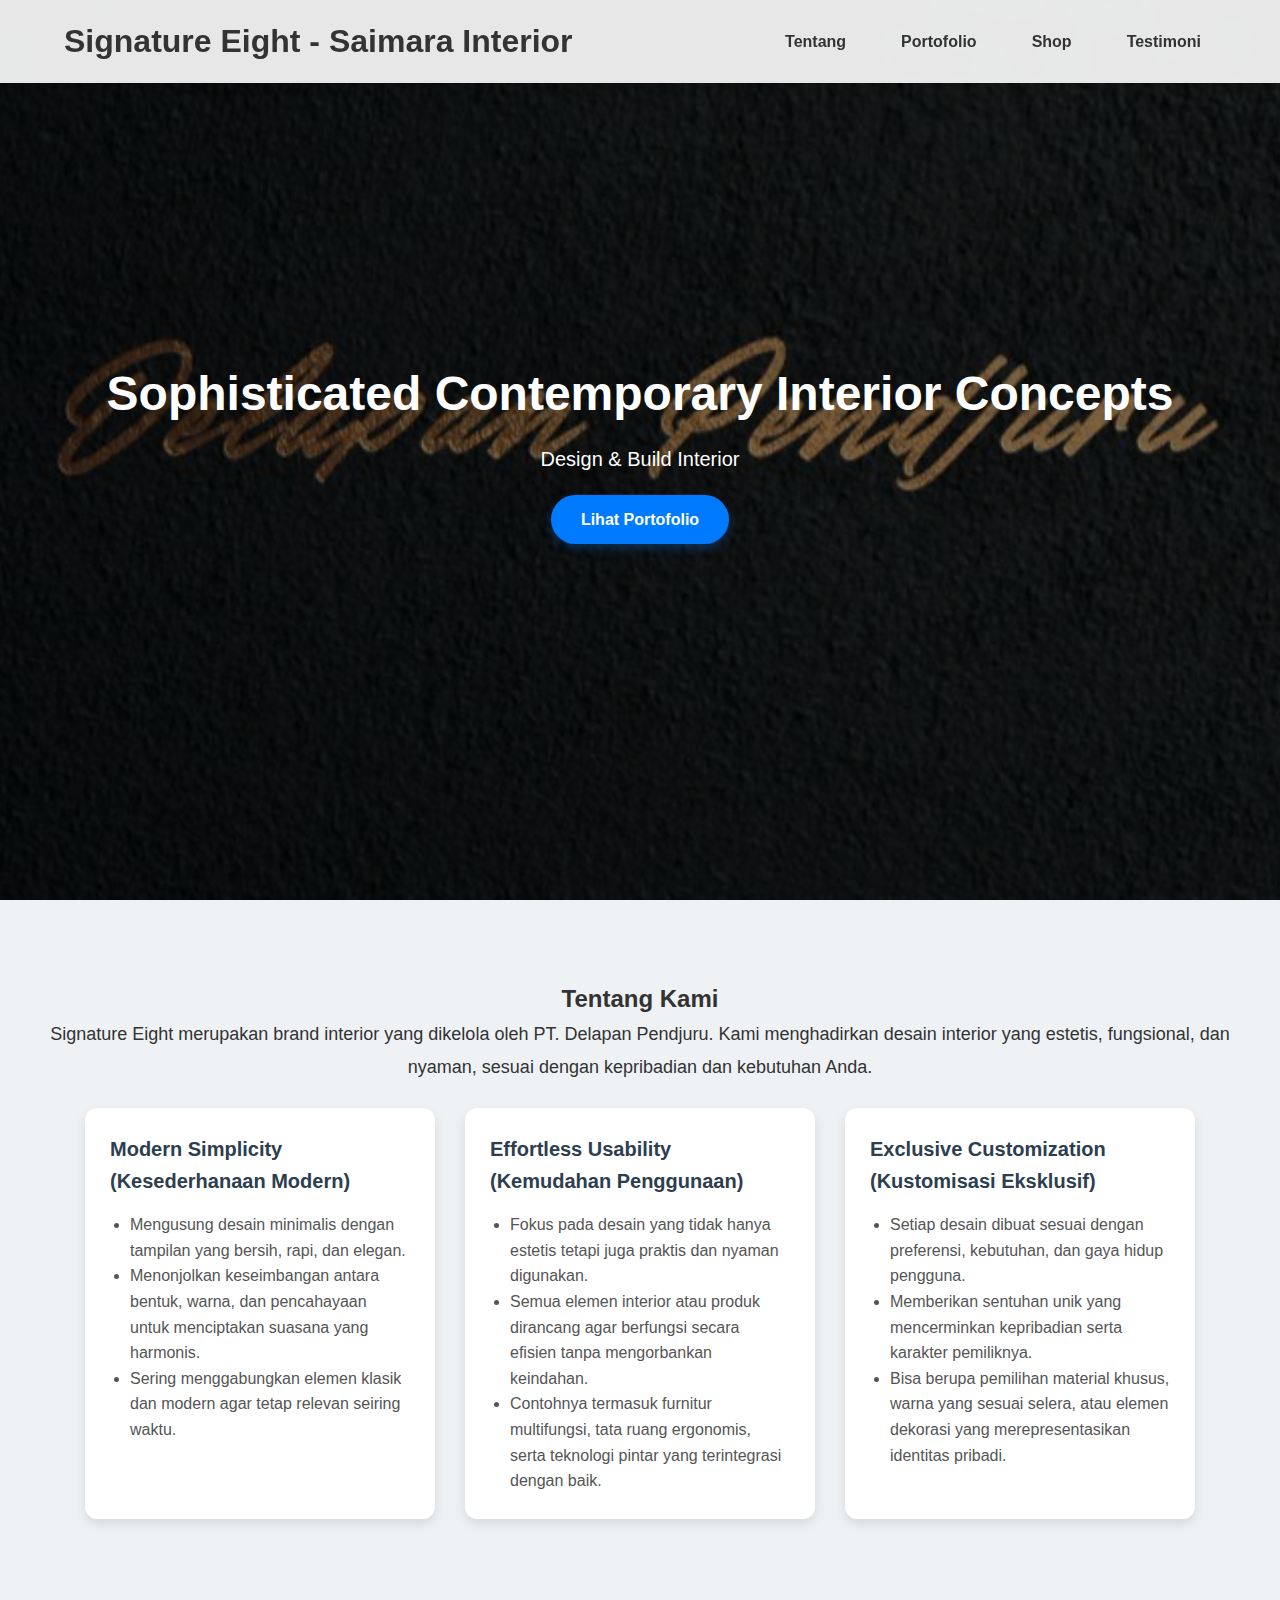
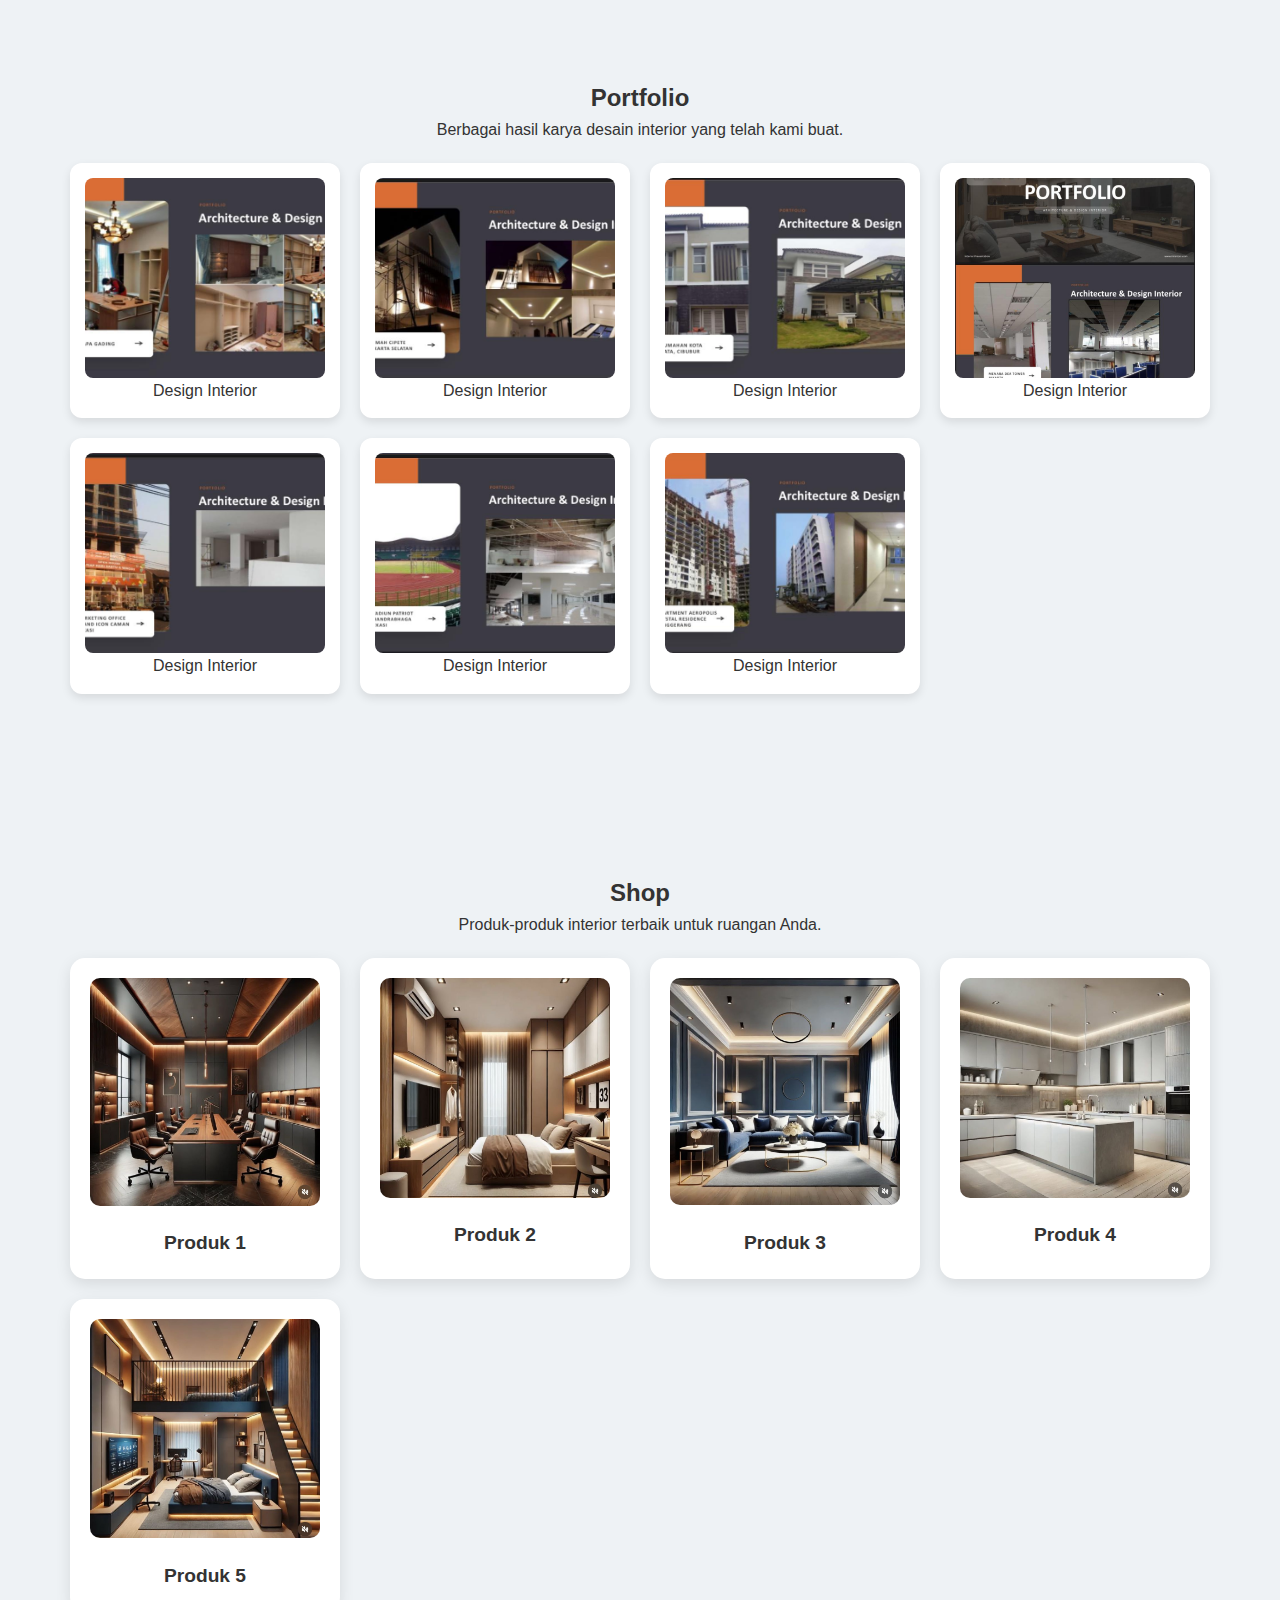
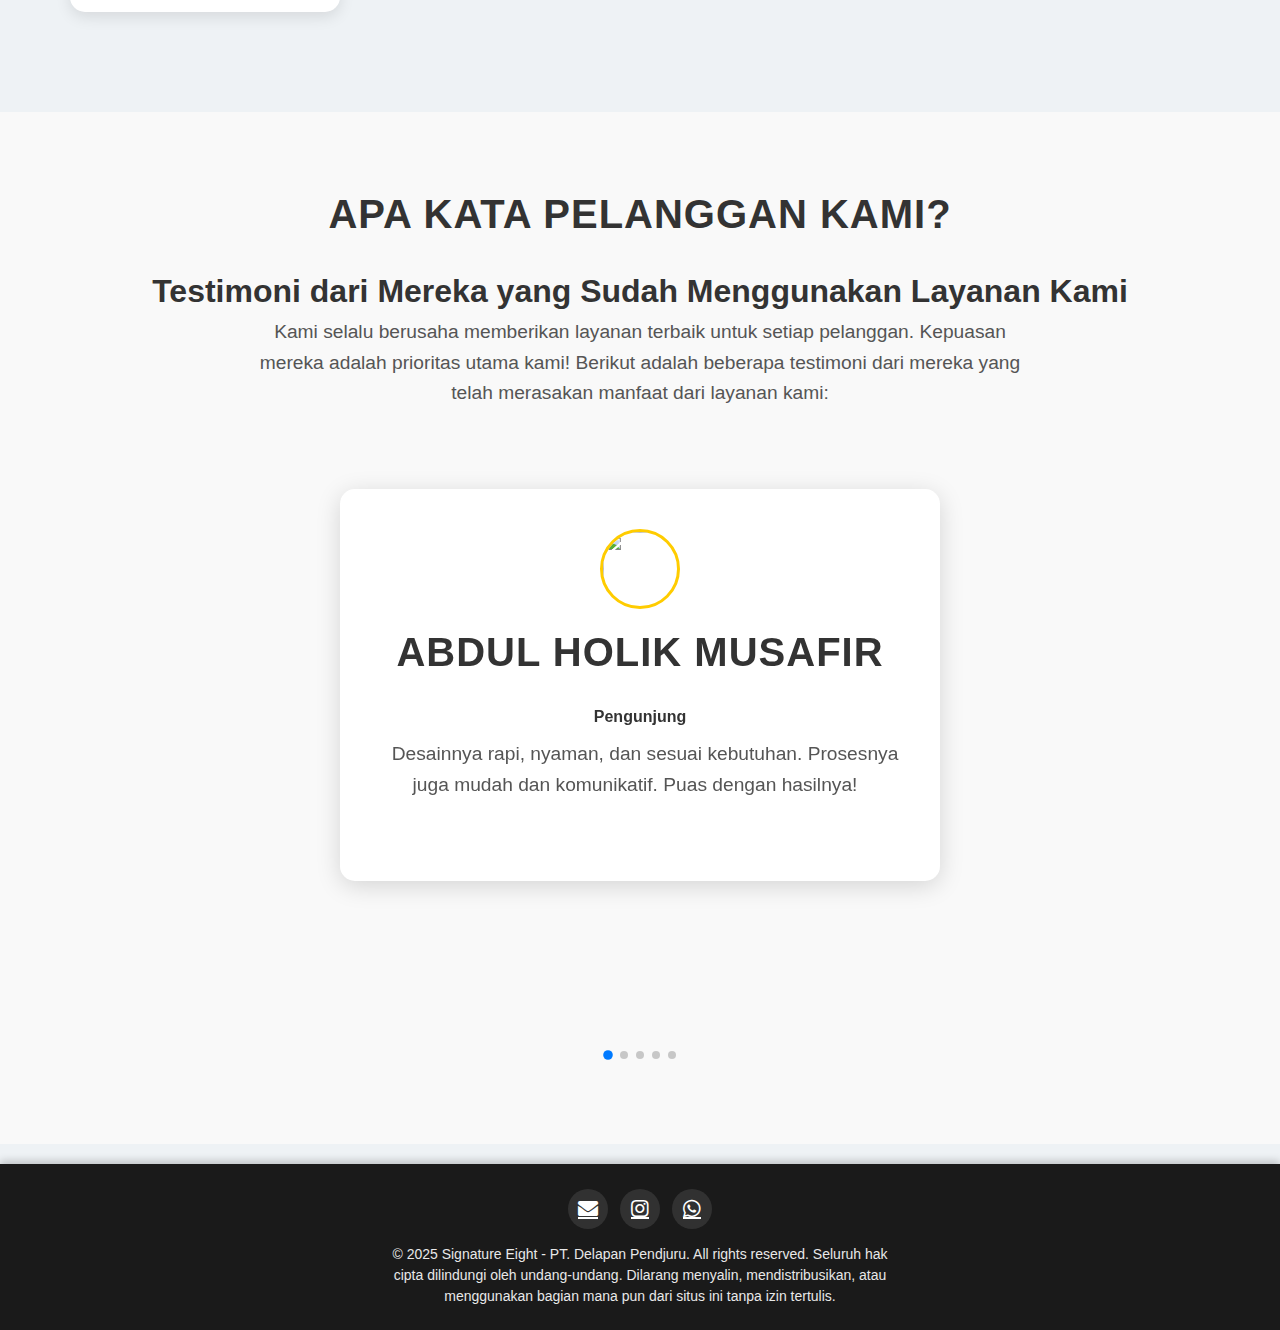
==== index.html @ bb9a63e6 "Add files via upload" ====
<!DOCTYPE html>
<html lang="id">
<head>
    <meta charset="UTF-8">
    <meta name="viewport" content="width=device-width, initial-scale=1.0">
    <link rel="shortcut icon" href="assets/fasicon.jpg" type="image/x-icon" />
    <title>Signature Eight -  PT. Delapan Pendjuru</title>
    <link rel="stylesheet" href="styles.css">
    <script defer src="script.js"></script>
    <meta name="viewport" content="width=device-width, initial-scale=1.0">
    <link rel="stylesheet" href="https://cdnjs.cloudflare.com/ajax/libs/font-awesome/5.15.4/css/all.min.css"> 
    <link rel="stylesheet" href="https://cdn.jsdelivr.net/npm/swiper@11/swiper-bundle.min.css">
</head>
<body>
    <!-- Header -->
    <header class="header">
        <div class="logo">
            <h1>Signature Eight - Saimara Interior</h1>
        </div>
        <nav>
            <ul class="nav-links">
                <li><a href="#about">Tentang</a></li>
                <li><a href="#portfolio">Portofolio</a></li>
                <li><a href="#shop">Shop</a></li>
                <li><a href="#testimonials">Testimoni</a></li>
            </ul>
        </nav>
        <div class="menu-toggle">
            <i class="fas fa-bars"></i>
        </div>
    </header>
    

    <!-- Hero Section -->
    <section class="hero">
        <div class="hero-content">
            <h2>Sophisticated Contemporary Interior Concepts</h2>
            <p>Design & Build Interior</p>
            <a href="#portfolio" class="btn">Lihat Portofolio</a>
        </div>
    </section>

    <!-- About Section -->
    <section id="about" class="section">
        <h2>Tentang Kami</h2>
        <p class="intro">Signature Eight merupakan brand interior yang dikelola oleh PT. Delapan Pendjuru. Kami menghadirkan desain interior yang estetis, fungsional, dan nyaman, sesuai dengan kepribadian dan kebutuhan Anda.</p>
        <div class="skills">
            <div class="skill-box">
                <h3>Modern Simplicity (Kesederhanaan Modern)</h3>
                <ul>
                    <li>Mengusung desain minimalis dengan tampilan yang bersih, rapi, dan elegan.</li>
                    <li>Menonjolkan keseimbangan antara bentuk, warna, dan pencahayaan untuk menciptakan suasana yang harmonis.</li>
                    <li>Sering menggabungkan elemen klasik dan modern agar tetap relevan seiring waktu.</li>
                </ul>
            </div>
            
            <div class="skill-box">
                <h3>Effortless Usability (Kemudahan Penggunaan)</h3>
                <ul>
                    <li>Fokus pada desain yang tidak hanya estetis tetapi juga praktis dan nyaman digunakan.</li>
                    <li>Semua elemen interior atau produk dirancang agar berfungsi secara efisien tanpa mengorbankan keindahan.</li>
                    <li>Contohnya termasuk furnitur multifungsi, tata ruang ergonomis, serta teknologi pintar yang terintegrasi dengan baik.</li>
                </ul>
            </div>
            
            <div class="skill-box">
                <h3>Exclusive Customization (Kustomisasi Eksklusif)</h3>
                <ul>
                    <li>Setiap desain dibuat sesuai dengan preferensi, kebutuhan, dan gaya hidup pengguna.</li>
                    <li>Memberikan sentuhan unik yang mencerminkan kepribadian serta karakter pemiliknya.</li>
                    <li>Bisa berupa pemilihan material khusus, warna yang sesuai selera, atau elemen dekorasi yang merepresentasikan identitas pribadi.</li>
                </ul>
            </div>            
        </div>
    </section>

    <!-- Portfolio Section -->
    <section id="portfolio" class="section">
    <h2 class="section-title">Portfolio</h2>
    <p class="section-description">Berbagai hasil karya desain interior yang telah kami buat.</p>
    <div class="portfolio-gallery">
        <div class="portfolio-item">
            <img src="assets/portofolio1.jpg" alt="Portfolio 1">
            <p class="portfolio-text">Design Interior</p>
        </div>
        <div class="portfolio-item">
            <img src="assets/portofolio2.jpg" alt="Portfolio 2">
            <p class="portfolio-text">Design Interior</p>
        </div>
        <div class="portfolio-item">
            <img src="assets/portofolio3.jpg" alt="Portfolio 3">
            <p class="portfolio-text">Design Interior</p>
        </div>
        <div class="portfolio-item">
            <img src="assets/portofolio4.jpg" alt="Portfolio 4">
            <p class="portfolio-text">Design Interior</p>
        </div>
        <div class="portfolio-item">
            <img src="assets/portofolio5.jpg" alt="Portfolio 5">
            <p class="portfolio-text">Design Interior</p>
        </div>
        <div class="portfolio-item">
            <img src="assets/portofolio6.jpg" alt="Portfolio 6">
            <p class="portfolio-text">Design Interior</p>
        </div>
        <div class="portfolio-item">
            <img src="assets/portofolio7.jpg" alt="Portfolio 7">
            <p class="portfolio-text">Design Interior</p>
        </div>
    </div>
</section>


    <!-- Shop Section -->
    <section id="shop" class="section">
        <h2>Shop</h2>
        <p>Produk-produk interior terbaik untuk ruangan Anda.</p>
        <div class="product-grid">
            <div class="product-card">
                <img src="assets/product1.jpg" alt="Produk 1" class="product-image">
                <h3>Produk 1</h3>
            </div>
            <div class="product-card">
                <img src="assets/product2.jpg" alt="Produk 2" class="product-image">
                <h3>Produk 2</h3>
            </div>
            <div class="product-card">
                <img src="assets/product3.jpg" alt="Produk 3" class="product-image">
                <h3>Produk 3</h3>
            </div>
            <div class="product-card">
                <img src="assets/product4.jpg" alt="Produk 5" class="product-image">
                <h3>Produk 4</h3>
            </div>
            <div class="product-card">
                <img src="assets/product5.jpg" alt="Produk 5" class="product-image">
                <h3>Produk 5</h3>
            </div>
        </div>
    </section>

      <!-- Testimonials Section -->
      <section id="testimonials" class="testimonials section light-background">
        <div class="container">
  
          <div class="row align-items-center">
  
            <div class="col-lg-5 info" data-aos="fade-up" data-aos-delay="100">
              <h3>Apa Kata Pelanggan Kami?</h3>
              <h1>Testimoni dari Mereka yang Sudah Menggunakan Layanan Kami</h1>
              <p>
                Kami selalu berusaha memberikan layanan terbaik untuk setiap pelanggan. Kepuasan mereka adalah prioritas utama kami! Berikut adalah beberapa testimoni dari mereka yang telah merasakan manfaat dari layanan kami:</p>
            </div>
  
            <div class="col-lg-7" data-aos="fade-up" data-aos-delay="200">
  
              <div class="swiper swipertest">
                <div class="swiper-wrapper">
                                    <div class="swiper-slide">
                      <div class="testimonial-item">
                        <div class="d-flex">
                          <img src="https://cms.smpitnurhanifa.sch.id/storage/images/testimoni/testimonials-2.jpg" class="testimonial-img flex-shrink-0" alt="">
                          <div>
                            <h3>Dian Ramadhani</h3>
                            <h4>Konsumen</h4>
                            <div class="stars">
                              <i class="bi bi-star-fill"></i><i class="bi bi-star-fill"></i><i class="bi bi-star-fill"></i><i class="bi bi-star-fill"></i><i class="bi bi-star-fill"></i>
                            </div>
                          </div>
                        </div>
                        <p>
                          <i class="bi bi-quote quote-icon-left"></i>
                          <span>Saya sangat senang dengan hasil desain interior dari Signature Eight. Mereka mampu menghadirkan konsep yang estetis, fungsional, dan nyaman, sesuai dengan apa yang saya butuhkan. Prosesnya juga profesional dan komunikatif, sehingga hasil akhirnya benar-benar mencerminkan kepribadian saya. Terima kasih, Signature Eight!</span>
                          <i class="bi bi-quote quote-icon-right"></i>
                        </p>
                      </div>
                    </div>
                                    <div class="swiper-slide">
                      <div class="testimonial-item">
                        <div class="d-flex">
                          <img src="https://cms.smpitnurhanifa.sch.id/storage/images/testimoni/testimonials-3.jpg" class="testimonial-img flex-shrink-0" alt="">
                          <div>
                            <h3>Hartandi Suriem</h3>
                            <h4>Konsumen</h4>
                            <div class="stars">
                              <i class="bi bi-star-fill"></i><i class="bi bi-star-fill"></i><i class="bi bi-star-fill"></i><i class="bi bi-star-fill"></i><i class="bi bi-star-fill"></i>
                            </div>
                          </div>
                        </div>
                        <p>
                          <i class="bi bi-quote quote-icon-left"></i>
                          <span>Desainnya simple, nyaman, dan sesuai kebutuhan. Prosesnya juga enak, komunikatif, dan hasilnya memuaskan. 👍</span>
                          <i class="bi bi-quote quote-icon-right"></i>
                        </p>
                      </div>
                    </div>
                                    <div class="swiper-slide">
                      <div class="testimonial-item">
                        <div class="d-flex">
                          <img src="https://cms.smpitnurhanifa.sch.id/storage/images/testimoni/testimonials-1.jpg" class="testimonial-img flex-shrink-0" alt="">
                          <div>
                            <h3>Ahmad Rian</h3>
                            <h4>Konsumen</h4>
                            <div class="stars">
                              <i class="bi bi-star-fill"></i><i class="bi bi-star-fill"></i><i class="bi bi-star-fill"></i><i class="bi bi-star-fill"></i><i class="bi bi-star-fill"></i>
                            </div>
                          </div>
                        </div>
                        <p>
                          <i class="bi bi-quote quote-icon-left"></i>
                          <span>Beneran puas sama hasilnya! Signature Eight bener-bener paham gimana ngegabungin desain yang keren, nyaman, dan tetap fungsional. Semua dibuat sesuai sama apa yang gue mau, jadi hasilnya berasa personal banget. Prosesnya juga enak, gak ribet, dan komunikasi lancar. Pokoknya kalau butuh desain interior yang kece tapi tetap nyaman, ini tempatnya!</span>
                          <i class="bi bi-quote quote-icon-right"></i>
                        </p>
                      </div>
                    </div>
                                    <div class="swiper-slide">
                      <div class="testimonial-item">
                        <div class="d-flex">
                          <img src="https://cms.smpitnurhanifa.sch.id/storage/images/testimoni/testimonials-4.jpg" class="testimonial-img flex-shrink-0" alt="">
                          <div>
                            <h3>Imam Nuryadin.S</h3>
                            <h4>Konsumen</h4>
                            <div class="stars">
                              <i class="bi bi-star-fill"></i><i class="bi bi-star-fill"></i><i class="bi bi-star-fill"></i><i class="bi bi-star-fill"></i><i class="bi bi-star-fill"></i>
                            </div>
                          </div>
                        </div>
                        <p>
                          <i class="bi bi-quote quote-icon-left"></i>
                          <span>Hasil desainnya sesuai ekspektasi—estetis, nyaman, dan fungsional. Prosesnya juga profesional dan komunikatif. Recommended!</span>
                          <i class="bi bi-quote quote-icon-right"></i>
                        </p>
                      </div>
                    </div>
                                    <div class="swiper-slide">
                      <div class="testimonial-item">
                        <div class="d-flex">
                          <img src="https://cms.smpitnurhanifa.sch.id/storage/images/testimoni/testimonials-5.jpg" class="testimonial-img flex-shrink-0" alt="">
                          <div>
                            <h3>Abdul Holik Musafir</h3>
                            <h4>Pengunjung</h4>
                            <div class="stars">
                              <i class="bi bi-star-fill"></i><i class="bi bi-star-fill"></i><i class="bi bi-star-fill"></i><i class="bi bi-star-fill"></i><i class="bi bi-star-fill"></i>
                            </div>
                          </div>
                        </div>
                        <p>
                          <i class="bi bi-quote quote-icon-left"></i>
                          <span>Desainnya rapi, nyaman, dan sesuai kebutuhan. Prosesnya juga mudah dan komunikatif. Puas dengan hasilnya!</span>
                          <i class="bi bi-quote quote-icon-right"></i>
                        </p>
                      </div>
                    </div>
                    
                </div>
                <div class="swiper-pagination"></div>
              </div>
  
            </div>
  
          </div>
  
        </div>
  
      </section>

    <footer class="footer">
        <div class="social-icons">
            <a href="mailto:saimaraproperti@gmail.com"><i class="fas fa-envelope"></i></a>
            <a href="https://www.instagram.com/share/BATiyslc5P"><i class="fab fa-instagram"></i></a>
            <a href="https://wa.me/628561617643"><i class="fab fa-whatsapp"></i></a>
        </div>
        <p>&copy; 2025 Signature Eight - PT. Delapan Pendjuru. All rights reserved.  
            Seluruh hak cipta dilindungi oleh undang-undang. Dilarang menyalin, mendistribusikan, atau menggunakan bagian mana pun dari situs ini tanpa izin tertulis.</p>         
    </footer>    
    

     <!-- Swiper JS -->
     <script src="https://cdn.jsdelivr.net/npm/swiper@11/swiper-bundle.min.js"></script>
     <script src="script.js"></script>
</body>
</html>
---- styles.css ----
/* General Styles */
* {
    margin: 0;
    padding: 0;
    box-sizing: border-box;
    scroll-behavior: smooth;
}

body {
    font-family: 'Poppins', sans-serif;
    background-color: #eef2f5;
    color: #333;
    line-height: 1.6;
    transition: background-color 0.3s ease-in-out, color 0.3s ease-in-out;
}

/* Smooth Container Styling */
.container {
    width: 90%;
    max-width: 1200px;
    margin: 0 auto;
    padding: 20px;
}

/* Header Styling */
.header {
    display: flex;
    justify-content: space-between; /* Biar logo di kiri, nav di kanan */
    align-items: center;
    padding: 16px 5%;
    background: rgba(255, 255, 255, 0.9);
    box-shadow: 0 4px 10px rgba(0, 0, 0, 0.1);
    position: fixed;
    width: 100%;
    top: 0;
    left: 0;
    z-index: 1000;
    backdrop-filter: blur(10px);
    transition: padding 0.3s ease, background 0.3s ease, box-shadow 0.3s ease;
}

/* Logo */
.logo {
    flex: 1; /* Biar logo tetap di kiri */
    text-align: left;
    margin-right: auto;
}

@media (max-width: 768px) {
    .header {
        padding: 12px 4%;
    }

    .logo {
        flex: none;
        margin-right: auto;
        padding-right: 40px; /* Kasih jarak lebih jauh dari menu */
    }

    .menu-toggle {
        margin-left: 20px; /* Bisa ditambah lagi kalau masih kurang */
    }
}

/* Navigasi */
.nav-links {
    position: absolute;
    top: 60px; /* Sesuaikan dengan tinggi navbar */
    right: 0;
    background: white;
    box-shadow: 0px 4px 6px rgba(0, 0, 0, 0.1);
    z-index: 1000;
    display: none; /* Default disembunyikan */
}

.nav-links.active {
    display: block; /* Muncul saat tombol hamburger diklik */
}

/* Untuk tampilan desktop */
@media (min-width: 768px) {
    .nav-links {
        position: static;
        display: flex;
        background: none;
        box-shadow: none;
    }
}

.nav-links li a {
    text-decoration: none;
    color: #333;
    font-weight: 600;
    transition: color 0.3s ease;
}

.nav-links li a:hover {
    color: #007BFF;
}

/* Menu Toggle (Mobile) */
.menu-toggle {
    display: none; /* Sembunyikan di desktop */
}

/* Responsif */
@media (max-width: 768px) {
    .header {
        padding: 12px 4%;
    }
    .nav-links {
        display: none; /* Sembunyikan menu di mobile, nanti ditampilkan pakai JS */
    }
    .menu-toggle {
        display: block; /* Tampilkan tombol menu */
        font-size: 24px;
        cursor: pointer;
    }
}

/* Navigation Styling */
nav ul {
    list-style: none;
    padding: 0;
    margin: 0;
    display: flex;
    gap: 25px;
    align-items: center;
}

/* Menu Items */
nav ul li {
    position: relative;
}

nav ul li a {
    text-decoration: none;
    color: #2c3e50;
    font-weight: 600;
    padding: 10px 15px;
    transition: color 0.3s ease, transform 0.3s ease;
}

nav ul li a:hover::after {
    transform: scaleX(1);
}

/* Mobile Menu */
.menu-toggle {
    margin-left: 20px;
    display: none;
    cursor: pointer;
    font-size: 24px;
    padding: 10px;
}

.menu-toggle i {
    color: #2c3e50;
}

/* Responsive Design */
@media (max-width: 768px) {
    nav ul {
        display: none;
        flex-direction: column;
        background: white;
        position: absolute;
        top: 60px;
        right: 10px;
        width: 200px;
        border-radius: 5px;
        box-shadow: 0px 4px 6px rgba(0, 0, 0, 0.1);
    }

    nav ul.active {
        display: flex;
    }

    nav ul li {
        width: 100%;
        text-align: left;
    }

    nav ul li a {
        display: block;
        padding: 10px;
    }

    .menu-toggle {
        display: block;
    }
}

/* Responsive Styling */
@media (max-width: 768px) {
    .header {
        padding: 15px 20px;
    }

    nav ul {
        gap: 15px;
    }

    .header h1 {
        font-size: 20px;
    }
}

@media (max-width: 480px) {
    .header {
        flex-direction: column;
        align-items: center;
        padding: 10px 15px;
    }

    nav ul {
        flex-direction: column;
        align-items: center;
        gap: 10px;
    }
}

/* Hero Section */
.hero {
    height: 100vh;
    display: flex;
    justify-content: center;
    align-items: center;
    background: url('assets/bg.jpg') no-repeat center center/cover;
    text-align: center;
    color: white;
    position: relative;
    overflow: hidden;
}

.hero::before {
    content: '';
    position: absolute;
    top: 0;
    left: 0;
    width: 100%;
    height: 100%;
    background: rgba(0, 0, 0, 0.5);
}

.hero-content {
    position: relative;
    z-index: 10;
    animation: fadeInUp 1s ease-in-out;
}

.hero h2 {
    font-size: 48px;
    margin-bottom: 10px;
}

.hero p {
    font-size: 20px;
    margin-bottom: 20px;
}

.btn {
    display: inline-block;
    padding: 12px 30px;
    background: #007bff;
    color: white;
    text-decoration: none;
    font-weight: 600;
    border-radius: 30px;
    transition: 0.3s;
    box-shadow: 0 4px 10px rgba(0, 123, 255, 0.3);
}

.btn:hover {
    background: #0056b3;
    transform: scale(1.05);
}

/* Sections */
.section {
    padding: 80px 50px;
    text-align: center;
    transition: all 0.3s ease-in-out;
}

.section:hover {
    background: #f3f3f3;
}

/* About Section */
#about p.intro {
    font-size: 18px;
    line-height: 1.8;
    margin-bottom: 25px;
    color: #333;
}

/* Skill Container */
#about .skills {
    display: flex;
    justify-content: center;
    gap: 30px;
    flex-wrap: wrap;
    margin-top: 20px;
}

/* Skill Box */
#about .skill-box {
    background: white;
    padding: 25px;
    border-radius: 12px;
    box-shadow: 0 5px 12px rgba(0, 0, 0, 0.1);
    transition: transform 0.3s ease, box-shadow 0.3s ease;
    text-align: left;
    max-width: 350px;
}

#about .skill-box:hover {
    transform: translateY(-7px);
    box-shadow: 0 10px 25px rgba(0, 0, 0, 0.2);
}

/* Skill Box Heading */
#about .skill-box h3 {
    font-size: 20px;
    margin-bottom: 15px;
    color: #2c3e50;
}

/* Skill Box List */
#about .skill-box ul {
    list-style-type: disc;
    padding-left: 20px;
    color: #555;
    font-size: 16px;
    line-height: 1.6;
}

/* Portfolio */
.portfolio-gallery {
    display: grid;
    grid-template-columns: repeat(auto-fit, minmax(250px, 1fr)); /* Grid responsif */
    gap: 20px;
    justify-content: center;
    padding: 20px;
}

/* Setiap item tetap rapi */
.portfolio-item {
    background: #ffffff;
    border-radius: 12px;
    padding: 15px;
    box-shadow: 0 4px 10px rgba(0, 0, 0, 0.1);
    transition: transform 0.3s ease, box-shadow 0.3s ease;
    overflow: hidden;
    display: flex;
    flex-direction: column;
    align-items: center;
    text-align: center;
}

/* Pastikan semua gambar dalam item memiliki ukuran yang sama */
.portfolio-item img {
    width: 100%;
    height: 200px; /* Sesuaikan tinggi sesuai kebutuhan */
    object-fit: cover;
    border-radius: 8px;
}

/* Efek hover */
.portfolio-item:hover {
    transform: translateY(-5px);
    box-shadow: 0 6px 20px rgba(0, 0, 0, 0.15);
}

/* Tambahkan responsif untuk ukuran layar kecil */
@media (max-width: 768px) {
    .portfolio-gallery {
        grid-template-columns: repeat(auto-fit, minmax(200px, 1fr)); /* Lebih kecil di mobile */
    }
}

@media (max-width: 480px) {
    .portfolio-gallery {
        grid-template-columns: repeat(auto-fit, minmax(150px, 1fr)); /* Lebih kecil di layar HP */
    }

    .portfolio-item img {
        height: 150px; /* Sesuaikan biar nggak terlalu besar di HP */
    }
}

/* Shop */
.product-grid {
    display: grid;
    grid-template-columns: repeat(auto-fit, minmax(250px, 1fr));
    gap: 20px;
    justify-content: center;
    padding: 20px;
}

.product-card {
    background: white;
    padding: 20px;
    border-radius: 15px;
    box-shadow: 0 5px 15px rgba(0, 0, 0, 0.1);
    transition: transform 0.3s, box-shadow 0.3s;
    text-align: center;
    overflow: hidden;
    position: relative;
}

.product-card:hover {
    transform: translateY(-5px);
    box-shadow: 0 10px 20px rgba(0, 0, 0, 0.15);
}

.product-image {
    width: 100%;
    height: auto;
    border-radius: 10px;
}

.product-card h3 {
    font-size: 1.2rem;
    margin-top: 15px;
    color: #333;
}

/* Social Icons */
.social-icons {
    margin: 15px 0;
    display: flex;
    justify-content: center;
    gap: 12px;
    flex-wrap: wrap;
}

.social-icons a {
    color: #fff;
    font-size: 20px;
    transition: all 0.3s ease-in-out;
    display: flex;
    align-items: center;
    justify-content: center;
    width: 40px;
    height: 40px;
    border-radius: 50%;
    background: rgba(255, 255, 255, 0.1);
}

.social-icons a:hover {
    color: #e74c3c;
    transform: scale(1.1);
    background: rgba(255, 255, 255, 0.2);
}

/* Responsive Styles */
@media (max-width: 768px) {
    .contact {
        padding: 30px 10px;
    }

    .contact h2 {
        font-size: 24px;
    }

    .contact p {
        font-size: 14px;
    }

    .whatsapp {
        font-size: 14px;
        padding: 8px 20px;
    }

    .social-icons {
        gap: 8px;
    }

    .social-icons a {
        width: 35px;
        height: 35px;
        font-size: 18px;
    }
}

/* Footer */
.footer {
    text-align: center;
    padding: 15px 8px;
    background: #1a1a1a;
    color: #fff;
    position: relative;
    font-family: 'Poppins', sans-serif;
    box-shadow: 0 -3px 8px rgba(0, 0, 0, 0.2);
    margin-top: 20px;
}

.footer p {
    margin: 8px auto;
    font-size: 14px;
    line-height: 1.5;
    max-width: 500px;
    opacity: 0.9;
    transition: opacity 0.3s ease-in-out;
}

.footer p:hover {
    opacity: 1;
}

.footer .social-icons {
    margin-top: 10px;
}

/* Animations */
@keyframes fadeInUp {
    from {
        opacity: 0;
        transform: translateY(15px);
    }
    to {
        opacity: 1;
        transform: translateY(0);
    }
}

.footer {
    animation: fadeInUp 0.6s ease-in-out;
}

.menu-toggle {
    display: none;
    font-size: 24px;
    cursor: pointer;
    position: absolute;
    right: 20px;
    top: 20px;
}

@media screen and (max-width: 768px) {
    .menu-toggle {
        display: block;
    }

    .nav-links {
        display: none;
        flex-direction: column;
        background-color: white;
        position: absolute;
        top: 60px;
        right: 20px;
        width: 200px;
        box-shadow: 0 4px 6px rgba(0, 0, 0, 0.1);
    }

    .nav-links.active {
        display: flex;
    }
}

/* Testimonials Section */
.testimonials {
    position: relative;
    padding: 50px 20px;
    background: #f9f9f9;
}

.testimonials h3 {
    font-size: 2.5rem;
    font-weight: bold;
    margin-bottom: 20px;
    text-align: center;
    color: #333;
    text-transform: uppercase;
    letter-spacing: 1px;
}

.testimonials p {
    font-size: 1.2rem;
    text-align: center;
    margin-bottom: 40px;
    color: #555;
    max-width: 800px;
    margin-left: auto;
    margin-right: auto;
    line-height: 1.6;
}

/* Swiper Styles - Optimized */
.swipertest {
    width: 100%;
    max-width: 1200px;
    margin: 0 auto;
    padding-bottom: 40px;
    position: relative;
    overflow: hidden;
}

.swiper-slide {
    display: flex;
    justify-content: center;
    align-items: center;
    padding: 20px;
    box-sizing: border-box;
}

.swiper-pagination {
    position: absolute;
    bottom: 15px;
    left: 50%;
    transform: translateX(-50%);
    text-align: center;
    z-index: 10;
}

.swiper-pagination-bullet {
    width: 12px;
    height: 12px;
    margin: 0 6px;
    background: #bbb;
    opacity: 0.6;
    transition: all 0.3s ease;
    border-radius: 50%;
    cursor: pointer;
}

.swiper-pagination-bullet-active {
    background: #007bff;
    opacity: 1;
    transform: scale(1.2);
}

/* Swiper Styles - Optimized */
.swipertest {
    width: 100%;
    max-width: 1200px;
    margin: 0 auto;
    padding-bottom: 40px;
    position: relative;
    overflow: hidden;
}

.swiper-slide {
    display: flex;
    justify-content: center;
    align-items: center;
    padding: 20px;
    box-sizing: border-box;
}

.swiper-pagination {
    position: absolute;
    bottom: 15px;
    left: 50%;
    transform: translateX(-50%);
    text-align: center;
    z-index: 10;
}

.swiper-pagination-bullet {
    width: 12px;
    height: 12px;
    margin: 0 6px;
    background: #bbb;
    opacity: 0.6;
    transition: all 0.3s ease;
    border-radius: 50%;
    cursor: pointer;
}

.swiper-pagination-bullet-active {
    background: #007bff;
    opacity: 1;
    transform: scale(1.2);
}

/* Testimonial Item - Optimized */
.testimonial-item {
    background: #fff;
    border-radius: 15px;
    box-shadow: 0 5px 25px rgba(0, 0, 0, 0.15);
    padding: 40px;
    text-align: center;
    transition: transform 0.3s ease, box-shadow 0.3s ease;
    max-width: 600px;
    margin: 20px auto;
    overflow: hidden;
}

.testimonial-item:hover {
    transform: translateY(-8px);
    box-shadow: 0 10px 30px rgba(0, 0, 0, 0.2);
}

/* Testimonial Content - Optimized */
.testimonial-content {
    display: flex;
    align-items: center;
    gap: 15px;
    justify-content: center;
    flex-wrap: wrap;
    text-align: left;
}

.testimonial-img {
    width: 80px;
    height: 80px;
    border-radius: 50%;
    border: 3px solid #ffcc00;
    object-fit: cover;
    flex-shrink: 0;
}

/* Star Ratings - Optimized */
.stars {
    color: #ffcc00;
    margin-top: 10px;
    display: flex;
    gap: 5px;
    justify-content: center;
    align-items: center;
}

.stars i {
    font-size: 1.2rem;
    transition: transform 0.2s ease-in-out;
}

.stars i:hover {
    transform: scale(1.2);
}
/* Quote Icons */
.quote-icon {
    font-size: 1.5rem;
    color: #ccc;
}

.quote-icon-left {
    margin-right: 10px;
}

.quote-icon-right {
    margin-left: 10px;
}

/* Responsive Styles */
@media (max-width: 768px) {
    .testimonial-item {
        padding: 25px;
    }

    .testimonial-img {
        width: 60px;
        height: 60px;
    }

    .testimonials h3 {
        font-size: 1.8rem;
    }

    .testimonials p {
        font-size: 1rem;
        padding: 0 10px;
    }
}
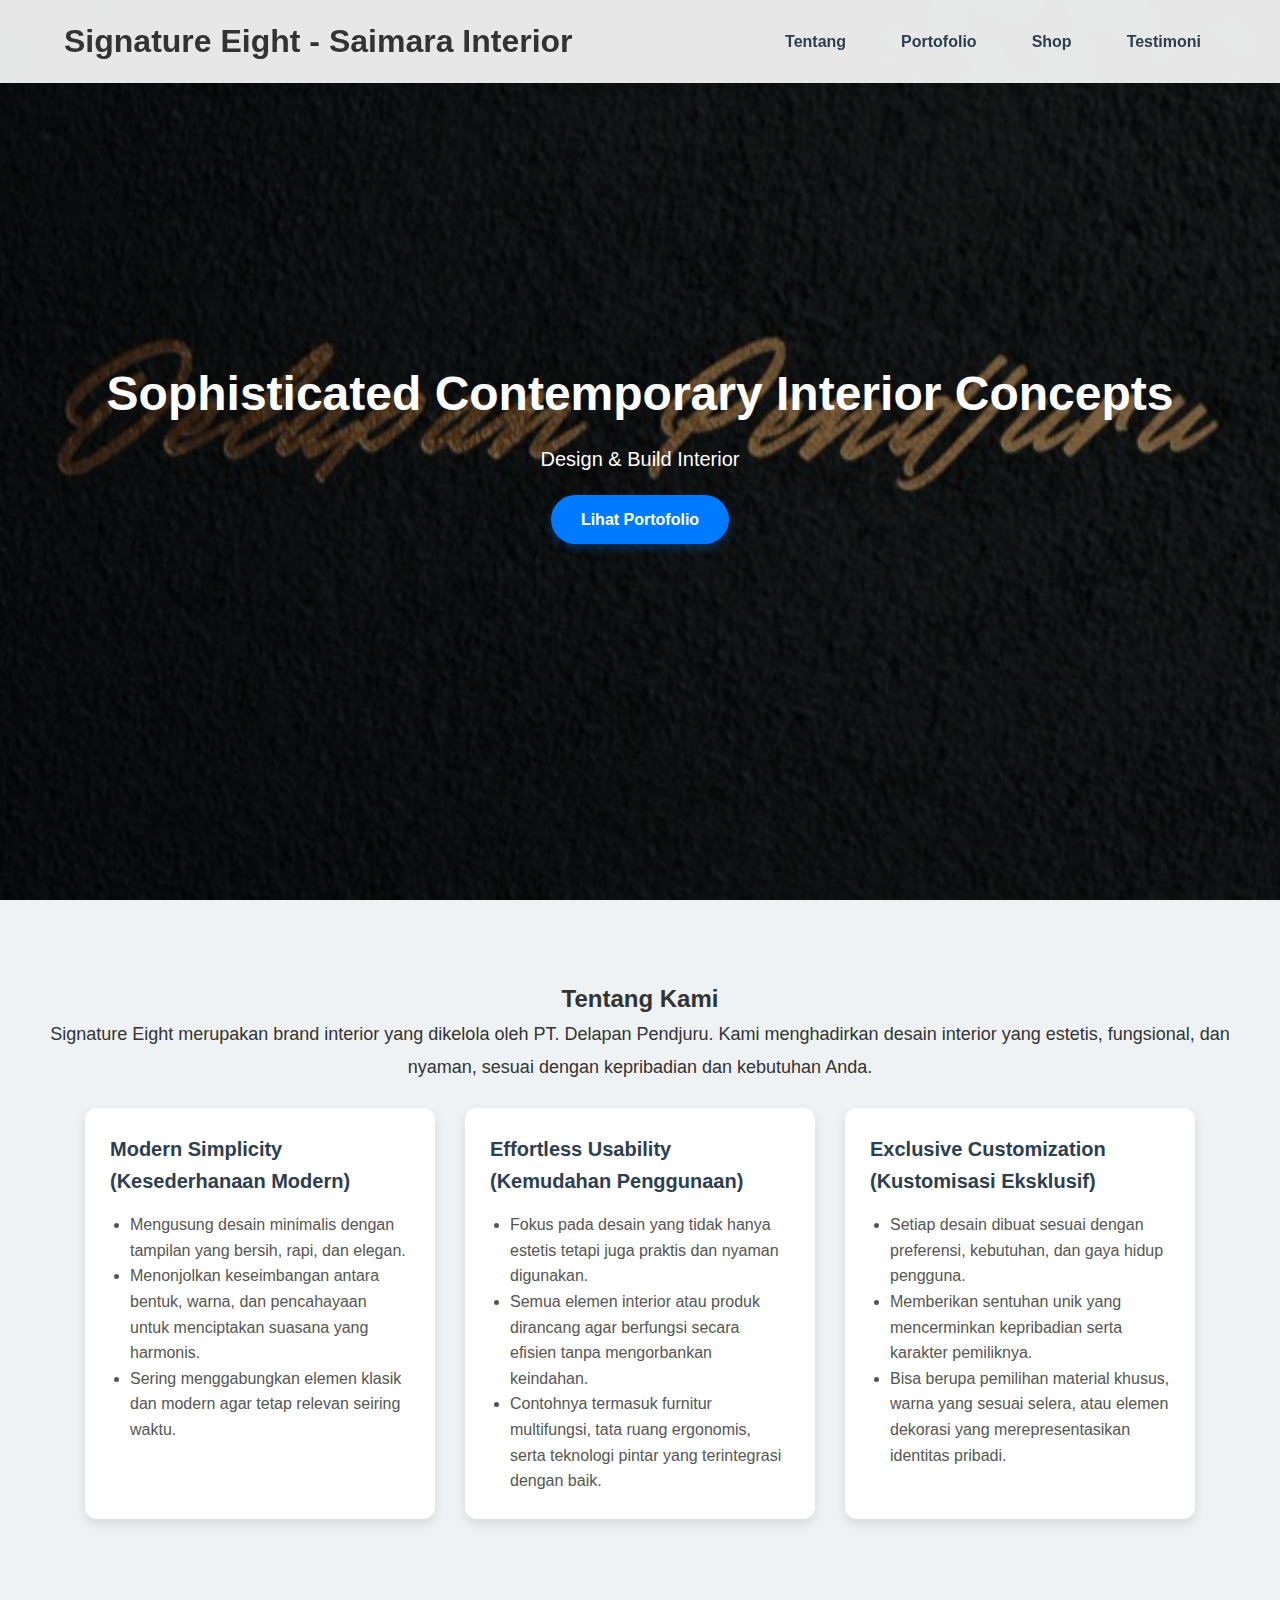
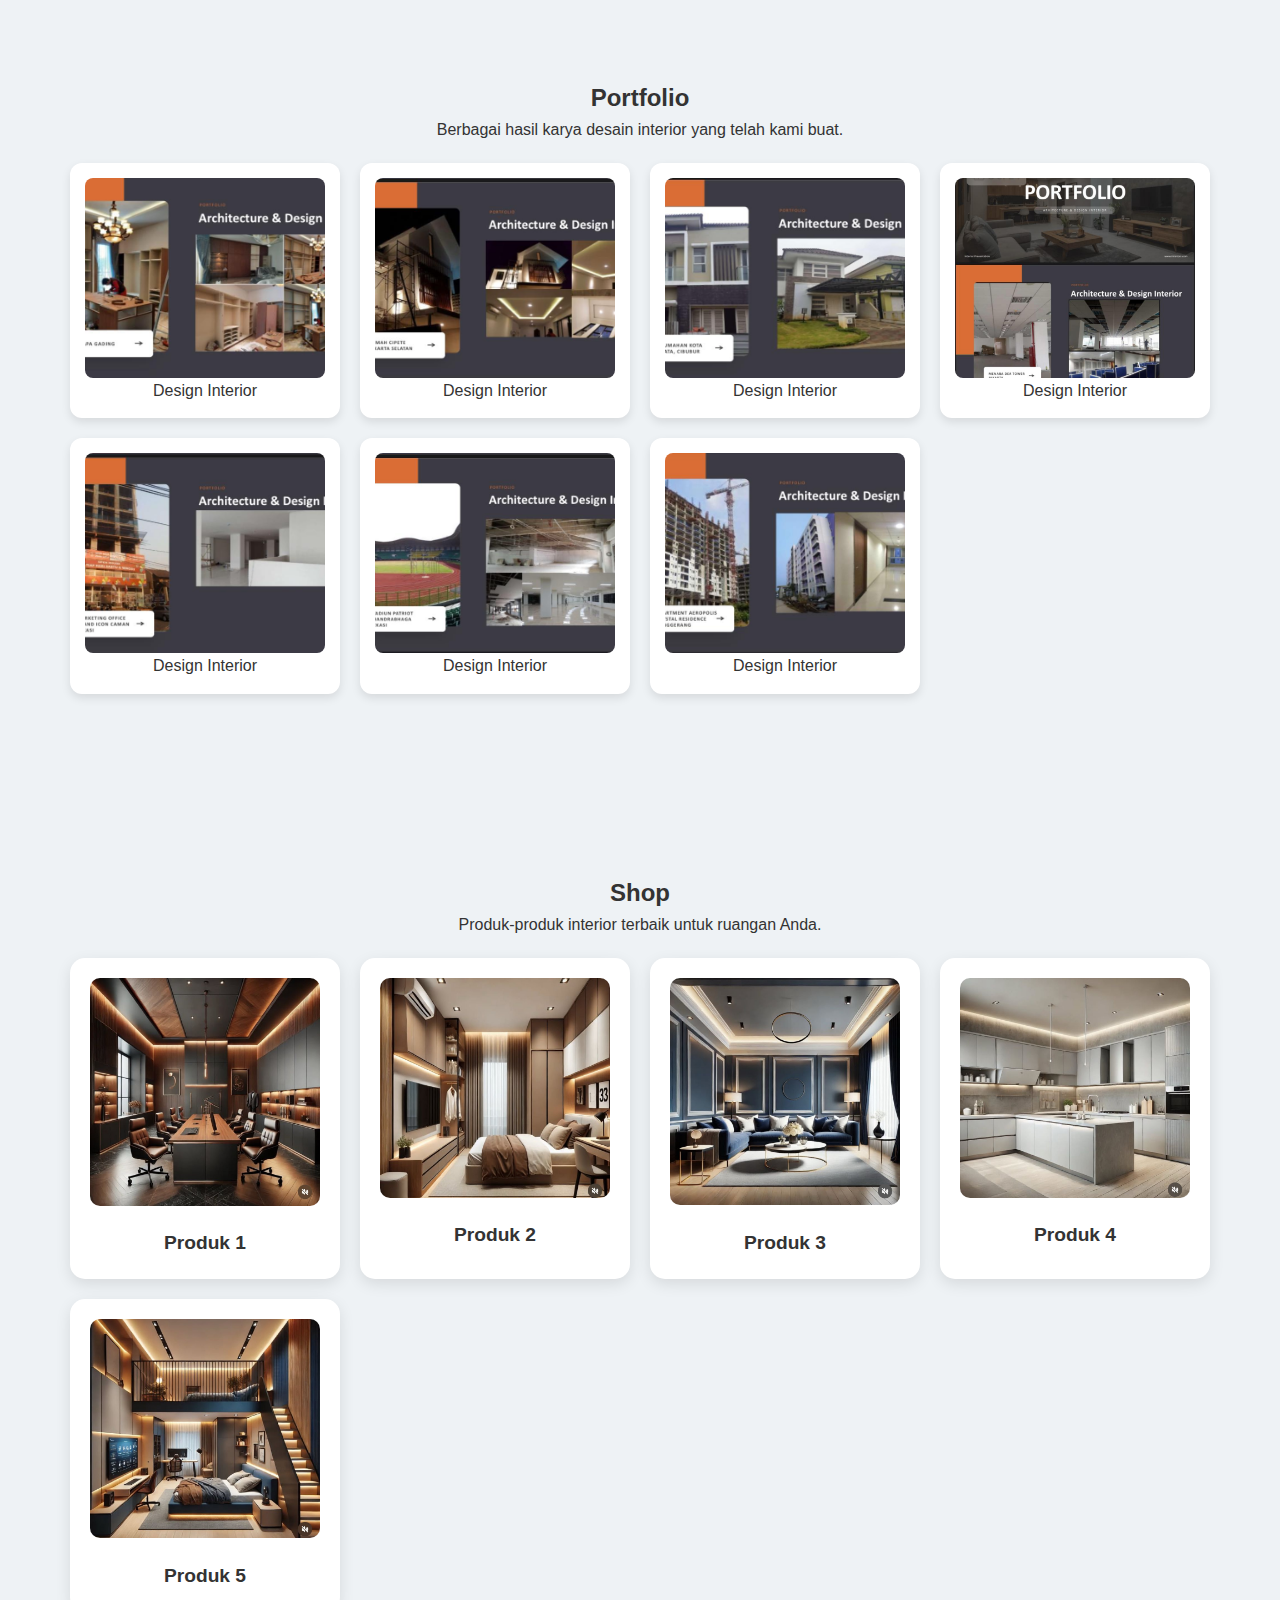
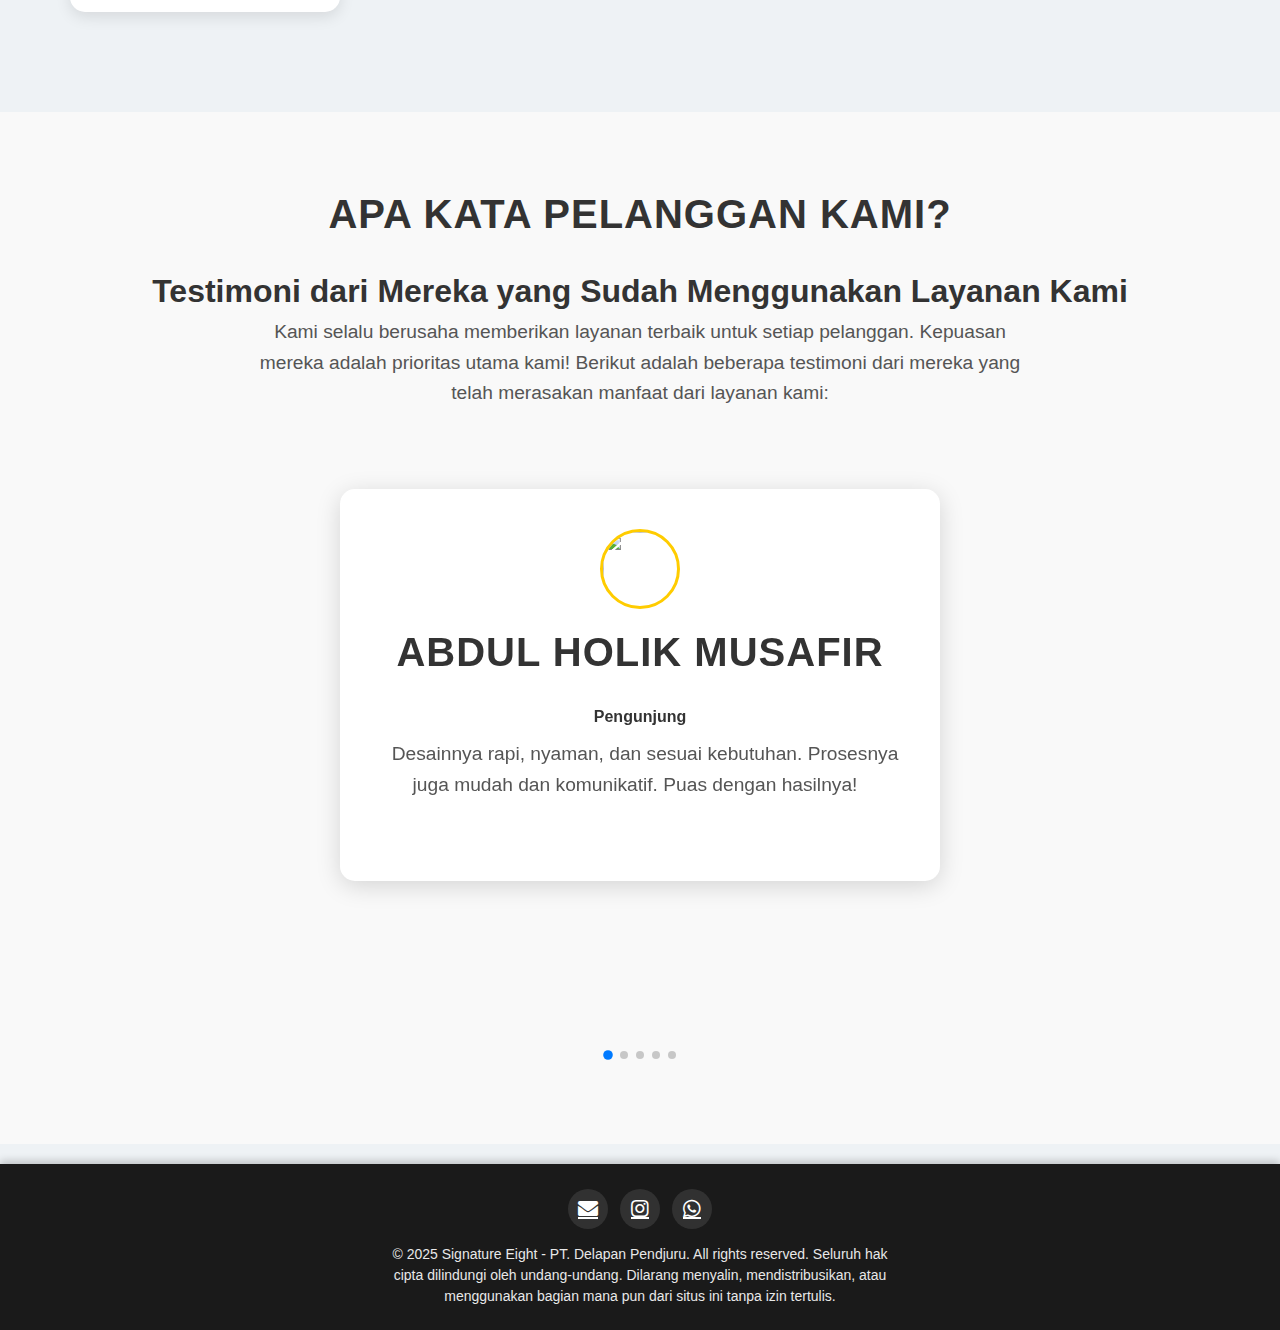
==== commit d4707912: "Update index.html" ====
--- a/index.html
+++ b/index.html
@@ -13,22 +13,27 @@
 </head>
 <body>
     <!-- Header -->
-    <header class="header">
-        <div class="logo">
-            <h1>Signature Eight - Saimara Interior</h1>
-        </div>
-        <nav>
-            <ul class="nav-links">
+<header class="header">
+    <div class="logo">
+        <h1>Signature Eight - Saimara Interior</h1>
+    </div>
+    <div id="menu">
+        <div id="menu-bar" onclick="menuOnClick()">
+            <div id="bar1" class="bar"></div>
+            <div id="bar2" class="bar"></div>
+            <div id="bar3" class="bar"></div>
+        </div>
+        <nav class="nav" id="nav">
+            <ul>
                 <li><a href="#about">Tentang</a></li>
                 <li><a href="#portfolio">Portofolio</a></li>
                 <li><a href="#shop">Shop</a></li>
                 <li><a href="#testimonials">Testimoni</a></li>
             </ul>
         </nav>
-        <div class="menu-toggle">
-            <i class="fas fa-bars"></i>
-        </div>
-    </header>
+    </div>
+    <div class="menu-bg" id="menu-bg"></div>
+</header>
     
 
     <!-- Hero Section -->
@@ -268,7 +273,7 @@
         <div class="social-icons">
             <a href="mailto:saimaraproperti@gmail.com"><i class="fas fa-envelope"></i></a>
             <a href="https://www.instagram.com/share/BATiyslc5P"><i class="fab fa-instagram"></i></a>
-            <a href="https://wa.me/628561617643"><i class="fab fa-whatsapp"></i></a>
+            <a href="https://wa.me/6281283883823"><i class="fab fa-whatsapp"></i></a>
         </div>
         <p>&copy; 2025 Signature Eight - PT. Delapan Pendjuru. All rights reserved.  
             Seluruh hak cipta dilindungi oleh undang-undang. Dilarang menyalin, mendistribusikan, atau menggunakan bagian mana pun dari situs ini tanpa izin tertulis.</p>         
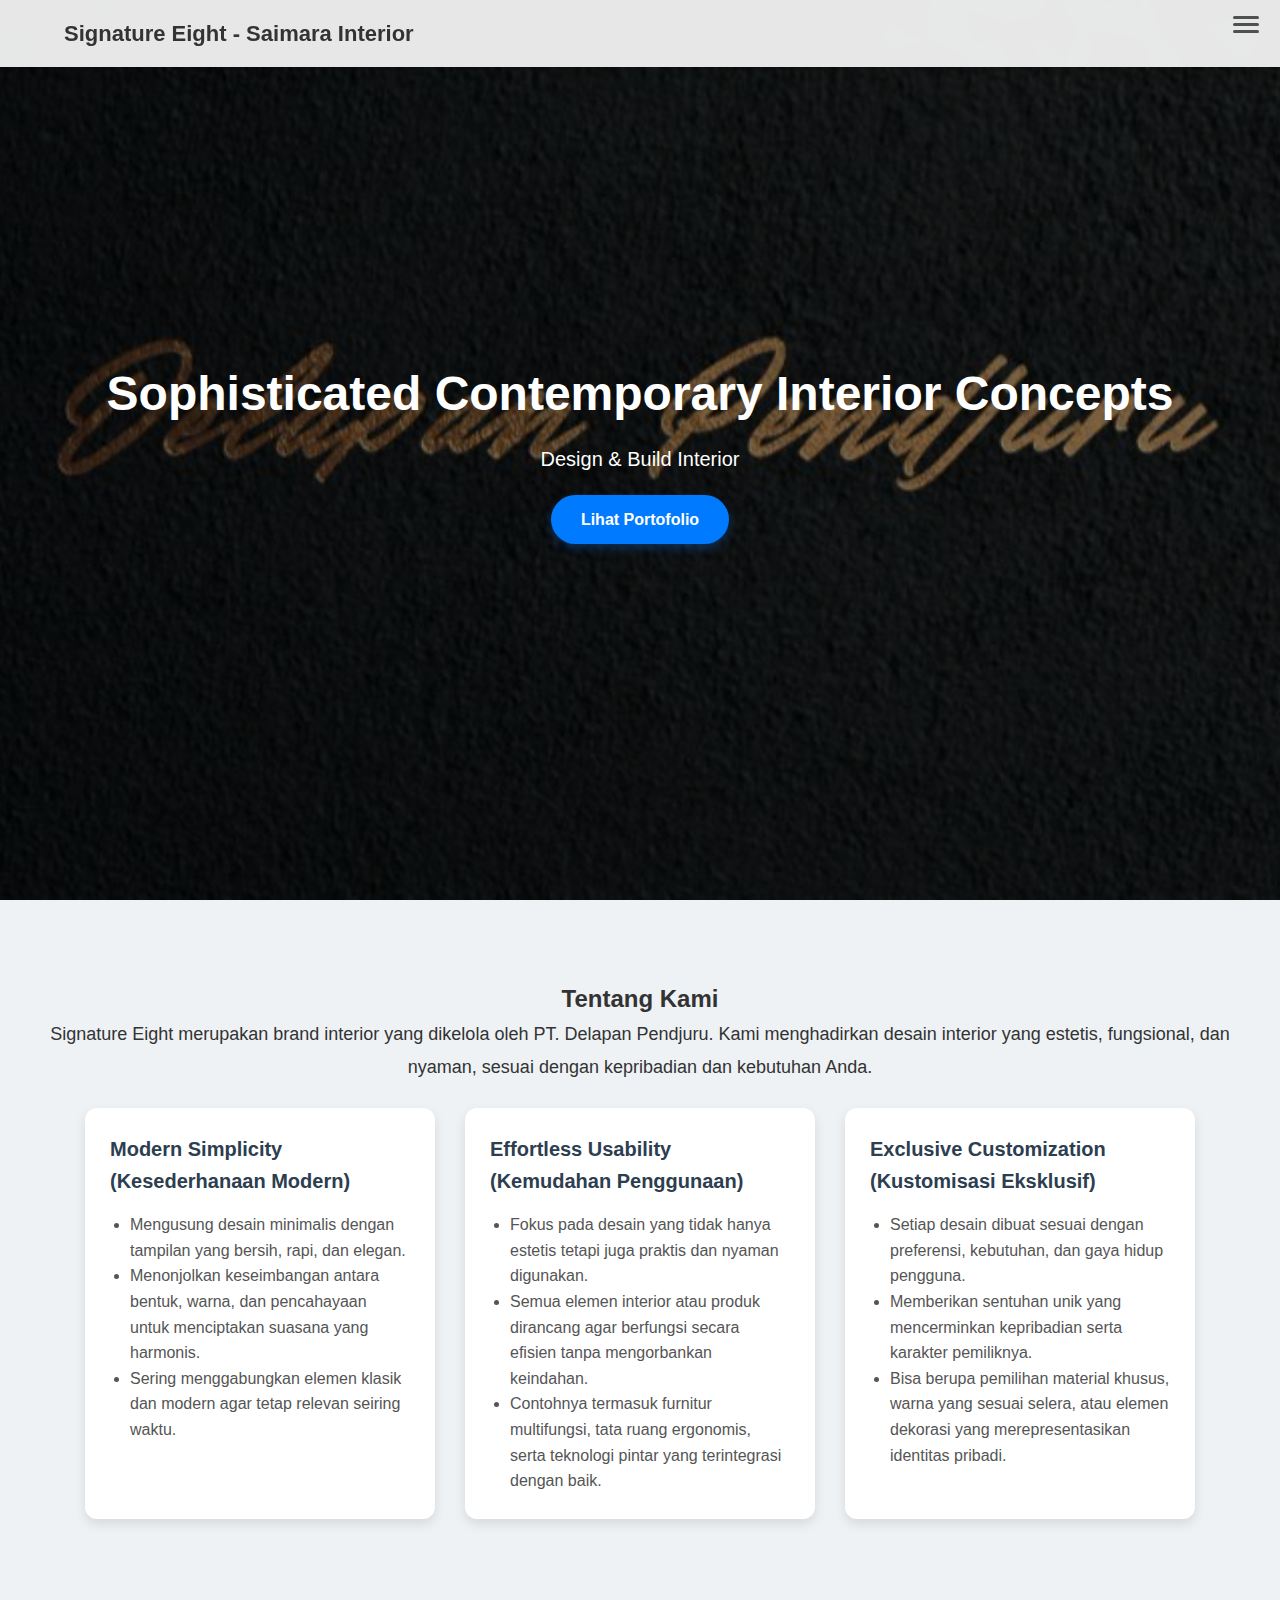
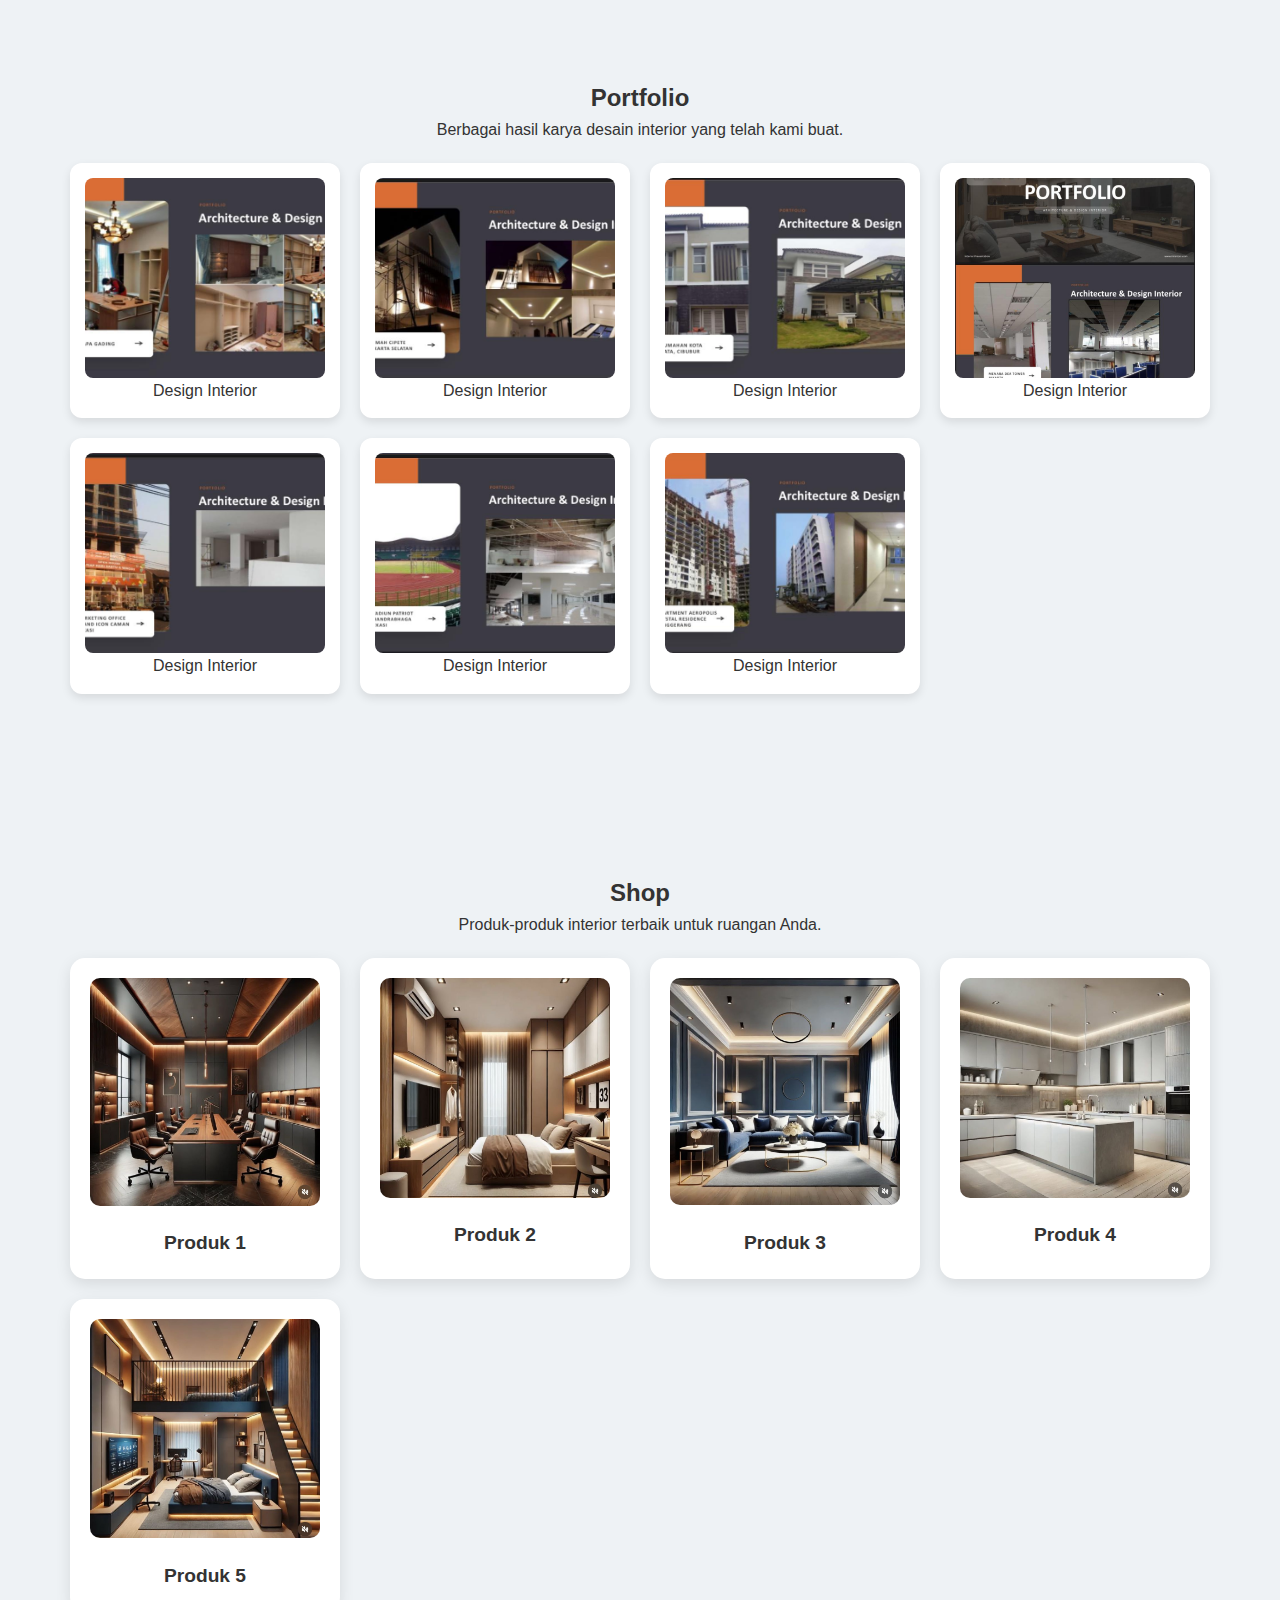
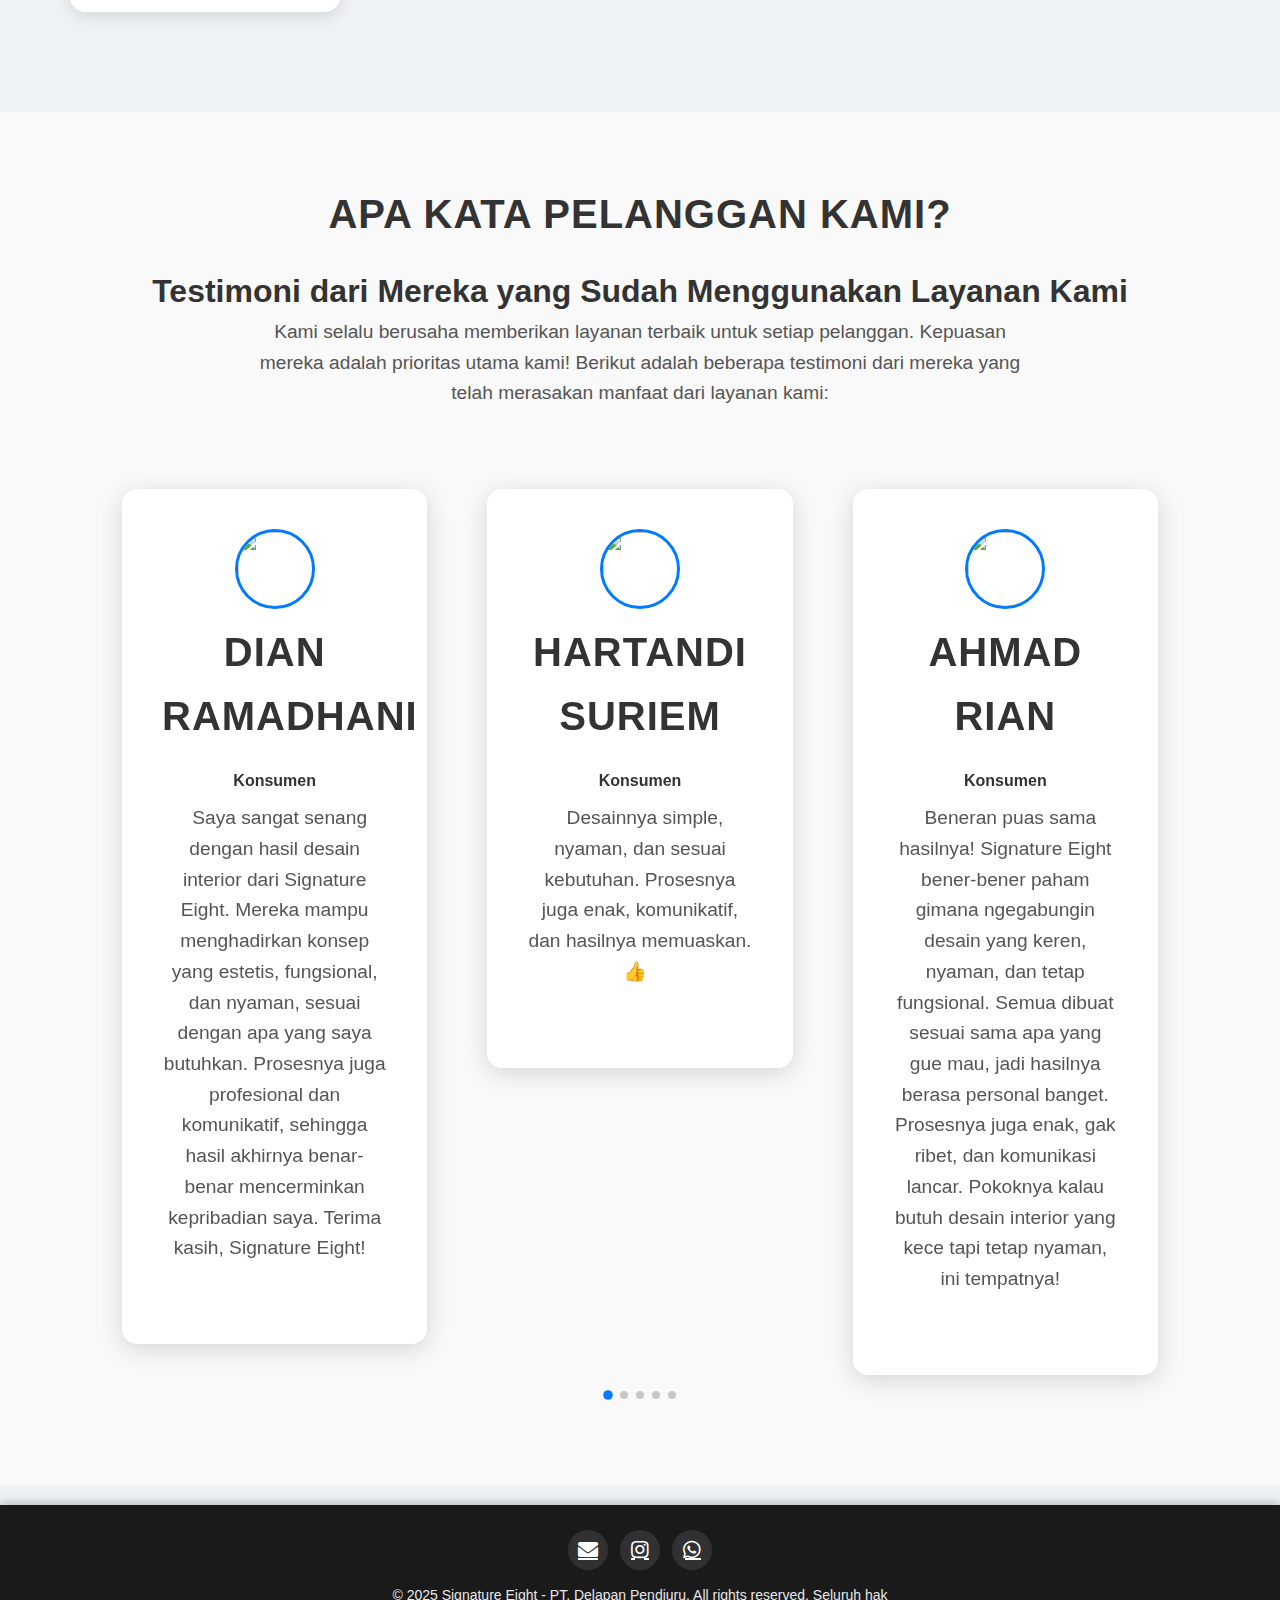
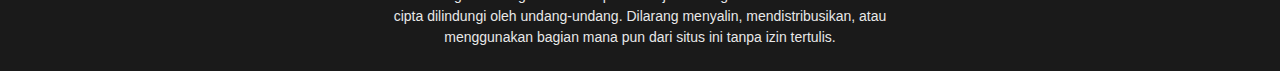
==== commit 43692a9b: "Update index.html" ====
--- a/index.html
+++ b/index.html
@@ -15,7 +15,7 @@
     <!-- Header -->
 <header class="header">
     <div class="logo">
-        <h1>Signature Eight - Saimara Interior</h1>
+        <h1>Signature Eight -<span class="accent"> Saimara Interior</span></h1>
     </div>
     <div id="menu">
         <div id="menu-bar" onclick="menuOnClick()">
@@ -273,7 +273,7 @@
         <div class="social-icons">
             <a href="mailto:saimaraproperti@gmail.com"><i class="fas fa-envelope"></i></a>
             <a href="https://www.instagram.com/share/BATiyslc5P"><i class="fab fa-instagram"></i></a>
-            <a href="https://wa.me/6281283883823"><i class="fab fa-whatsapp"></i></a>
+            <a href="https://wa.me/628561617643"><i class="fab fa-whatsapp"></i></a>
         </div>
         <p>&copy; 2025 Signature Eight - PT. Delapan Pendjuru. All rights reserved.  
             Seluruh hak cipta dilindungi oleh undang-undang. Dilarang menyalin, mendistribusikan, atau menggunakan bagian mana pun dari situs ini tanpa izin tertulis.</p>         
--- a/styles.css
+++ b/styles.css
@@ -41,188 +41,141 @@
 
 /* Logo */
 .logo {
-    flex: 1; /* Biar logo tetap di kiri */
+    flex: 1;
     text-align: left;
-    margin-right: auto;
-}
-
-@media (max-width: 768px) {
-    .header {
-        padding: 12px 4%;
-    }
-
-    .logo {
-        flex: none;
-        margin-right: auto;
-        padding-right: 40px; /* Kasih jarak lebih jauh dari menu */
-    }
-
-    .menu-toggle {
-        margin-left: 20px; /* Bisa ditambah lagi kalau masih kurang */
-    }
-}
+    font-size: clamp(16px, 3vw, 24px); /* Ukuran font responsif */
+    font-weight: bold;
+}
+
+/* Styling default untuk h1 */
+.logo h1 {
+    font-size: clamp(14px, 3vw, 22px);
+    font-weight: bold;
+    margin: 0;
+}
+
+/* Perbesar ukuran h1 di mobile */
+@media (max-width: 768px) { 
+    .logo h1 {
+        font-size: clamp(16px, 4vw, 24px); /* Naikin dikit buat mobile */
+    }
+}
+
 
 /* Navigasi */
-.nav-links {
+#menu {
+    z-index: 2;
+    right: 0;
+    left: auto;
+  }
+  
+  #menu-bar {
+    width: 32px;
+    height: 30px;
+    margin: 20px 15px 15px 0;
+    cursor: pointer;
+}
+  
+  .bar {
+    height: 3px;
+    width: 80%;
+    background-color: #505050;
+    display: block;
+    border-radius: 5px;
+    transition: 0.3s ease;
+  }
+  
+  #bar1 {
+    transform: translateY(-4px);
+  }
+  
+  #bar3 {
+    transform: translateY(4px);
+  }
+  
+  .nav {
+    transition: 0.3s ease;
+    display: none;
+    text-align: right;
+  }
+  
+  .nav ul {
+    padding: 0 22px;
+  }
+  
+  .nav li {
+    list-style: none;
+    padding: 12px 0;
+  }
+  
+  .nav li a {
+    color: white;
+    font-size: 20px;
+    text-decoration: none;
+  }
+  
+  .nav li a:hover {
+    font-weight: bold;
+  }
+  
+  .menu-bg, #menu {
+    top: 0;
+    right: 0;
+    left: auto;
     position: absolute;
-    top: 60px; /* Sesuaikan dengan tinggi navbar */
-    right: 0;
-    background: white;
-    box-shadow: 0px 4px 6px rgba(0, 0, 0, 0.1);
-    z-index: 1000;
-    display: none; /* Default disembunyikan */
-}
-
-.nav-links.active {
-    display: block; /* Muncul saat tombol hamburger diklik */
-}
-
-/* Untuk tampilan desktop */
-@media (min-width: 768px) {
-    .nav-links {
-        position: static;
-        display: flex;
-        background: none;
-        box-shadow: none;
-    }
-}
-
-.nav-links li a {
-    text-decoration: none;
-    color: #333;
-    font-weight: 600;
-    transition: color 0.3s ease;
-}
-
-.nav-links li a:hover {
-    color: #007BFF;
-}
-
-/* Menu Toggle (Mobile) */
-.menu-toggle {
-    display: none; /* Sembunyikan di desktop */
-}
-
-/* Responsif */
-@media (max-width: 768px) {
-    .header {
-        padding: 12px 4%;
-    }
-    .nav-links {
-        display: none; /* Sembunyikan menu di mobile, nanti ditampilkan pakai JS */
-    }
-    .menu-toggle {
-        display: block; /* Tampilkan tombol menu */
-        font-size: 24px;
-        cursor: pointer;
-    }
-}
-
-/* Navigation Styling */
-nav ul {
-    list-style: none;
-    padding: 0;
-    margin: 0;
-    display: flex;
-    gap: 25px;
-    align-items: center;
-}
-
-/* Menu Items */
-nav ul li {
-    position: relative;
-}
-
-nav ul li a {
-    text-decoration: none;
-    color: #2c3e50;
-    font-weight: 600;
-    padding: 10px 15px;
-    transition: color 0.3s ease, transform 0.3s ease;
-}
-
-nav ul li a:hover::after {
-    transform: scaleX(1);
-}
-
-/* Mobile Menu */
-.menu-toggle {
-    margin-left: 20px;
-    display: none;
-    cursor: pointer;
-    font-size: 24px;
-    padding: 10px;
-}
-
-.menu-toggle i {
-    color: #2c3e50;
-}
-
-/* Responsive Design */
-@media (max-width: 768px) {
-    nav ul {
-        display: none;
-        flex-direction: column;
-        background: white;
-        position: absolute;
-        top: 60px;
-        right: 10px;
-        width: 200px;
-        border-radius: 5px;
-        box-shadow: 0px 4px 6px rgba(0, 0, 0, 0.1);
-    }
-
-    nav ul.active {
-        display: flex;
-    }
-
-    nav ul li {
-        width: 100%;
-        text-align: left;
-    }
-
-    nav ul li a {
-        display: block;
-        padding: 10px;
-    }
-
-    .menu-toggle {
-        display: block;
-    }
-}
-
-/* Responsive Styling */
-@media (max-width: 768px) {
-    .header {
-        padding: 15px 20px;
-    }
-
-    nav ul {
-        gap: 15px;
-    }
-
-    .header h1 {
-        font-size: 20px;
-    }
-}
-
-@media (max-width: 480px) {
-    .header {
-        flex-direction: column;
-        align-items: center;
-        padding: 10px 15px;
-    }
-
-    nav ul {
-        flex-direction: column;
-        align-items: center;
-        gap: 10px;
-    }
+  }
+  
+  .menu-bg {
+    z-index: 1;
+    width: 0;
+    height: 0;
+    margin: 30px 20px 20px 0;
+    background: radial-gradient(circle, #808080, #D3D3D3);
+    border-radius: 50%;
+    transition: 0.3s ease;
+  }
+  
+  .change {
+    display: block;
+  }
+  
+  .change .bar {
+    background-color: white;
+  }
+  
+  .change #bar1 {
+    transform: translateY(4px) rotateZ(-45deg);
+  }
+  
+  .change #bar2 {
+    opacity: 0;
+  }
+  
+  .change #bar3 {
+    transform: translateY(-6px) rotateZ(45deg);
+  }
+  
+  .change-bg {
+    width: 520px;
+    height: 460px;
+    transform: translate(60%,-30%);
+  }
+
+  img, video {
+    max-width: 100%;
+    height: auto;
+}
+
+.container {
+    width: 90%;
+    max-width: 1200px;
+    margin: auto;
 }
 
 /* Hero Section */
 .hero {
     height: 100vh;
+    min-height: 100vh;
     display: flex;
     justify-content: center;
     align-items: center;
@@ -231,6 +184,19 @@
     color: white;
     position: relative;
     overflow: hidden;
+}
+
+/* Grid Layout Responsif */
+@media (max-width: 768px) {
+    .portfolio-gallery, .product-grid {
+        grid-template-columns: repeat(auto-fit, minmax(180px, 1fr));
+    }
+}
+
+@media (max-width: 480px) {
+    .portfolio-gallery, .product-grid {
+        grid-template-columns: repeat(auto-fit, minmax(150px, 1fr));
+    }
 }
 
 .hero::before {
@@ -427,6 +393,7 @@
     color: #333;
 }
 
+
 /* Social Icons */
 .social-icons {
     margin: 15px 0;
@@ -708,7 +675,7 @@
     width: 80px;
     height: 80px;
     border-radius: 50%;
-    border: 3px solid #ffcc00;
+    border: 3px solid #007bff;
     object-fit: cover;
     flex-shrink: 0;
 }
@@ -764,4 +731,4 @@
         font-size: 1rem;
         padding: 0 10px;
     }
-}+}
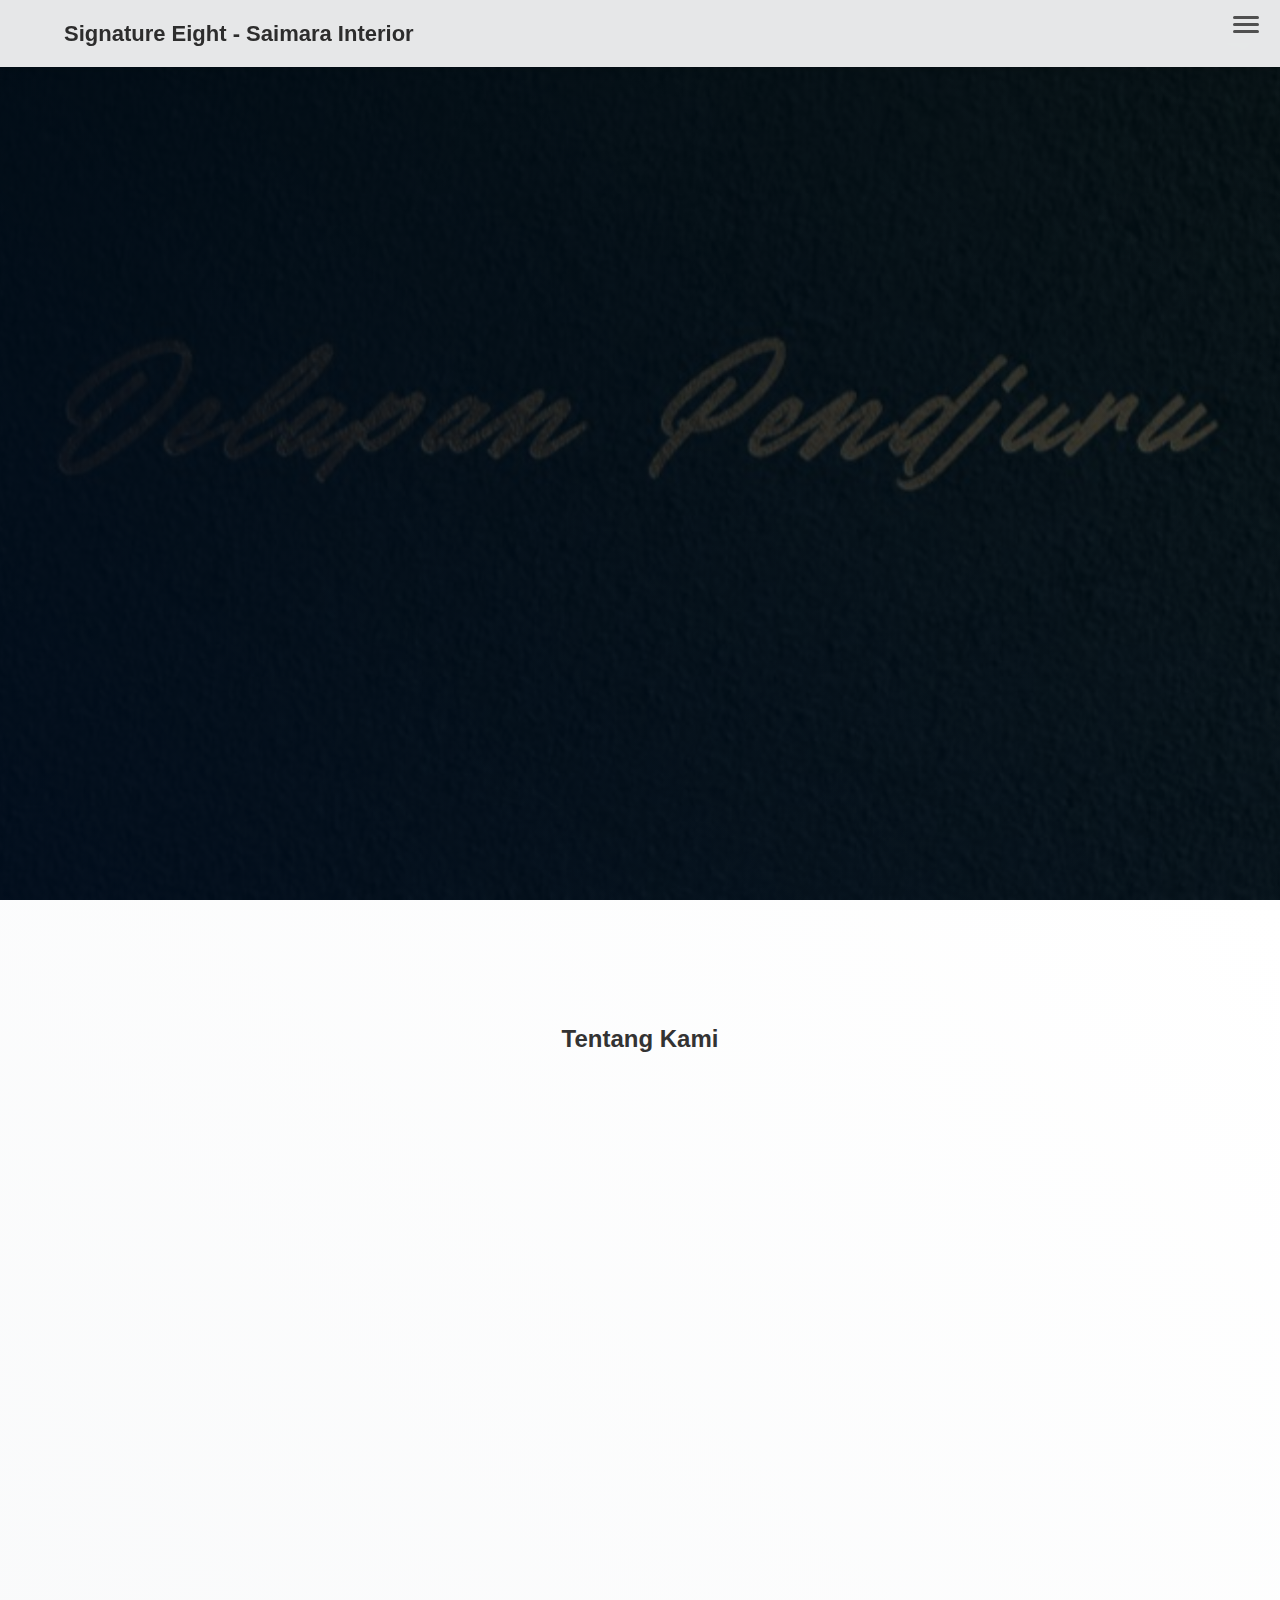
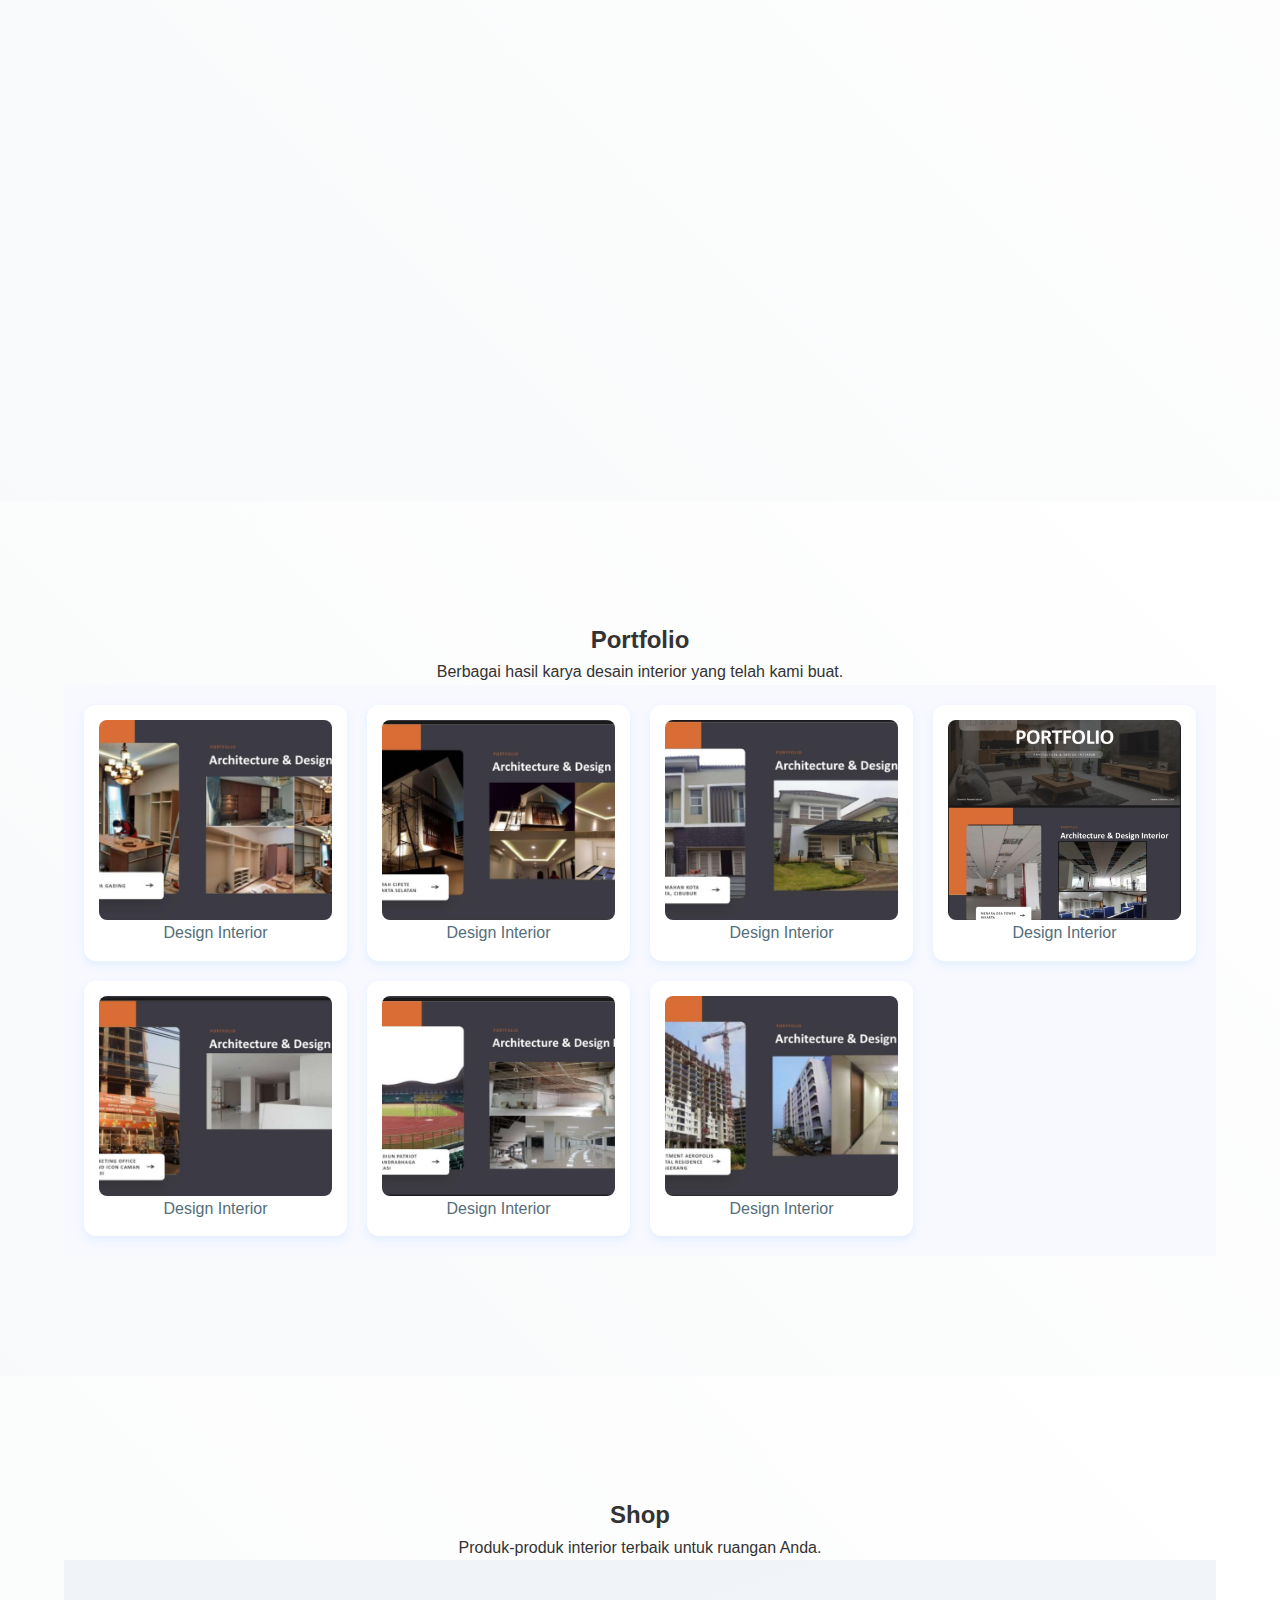
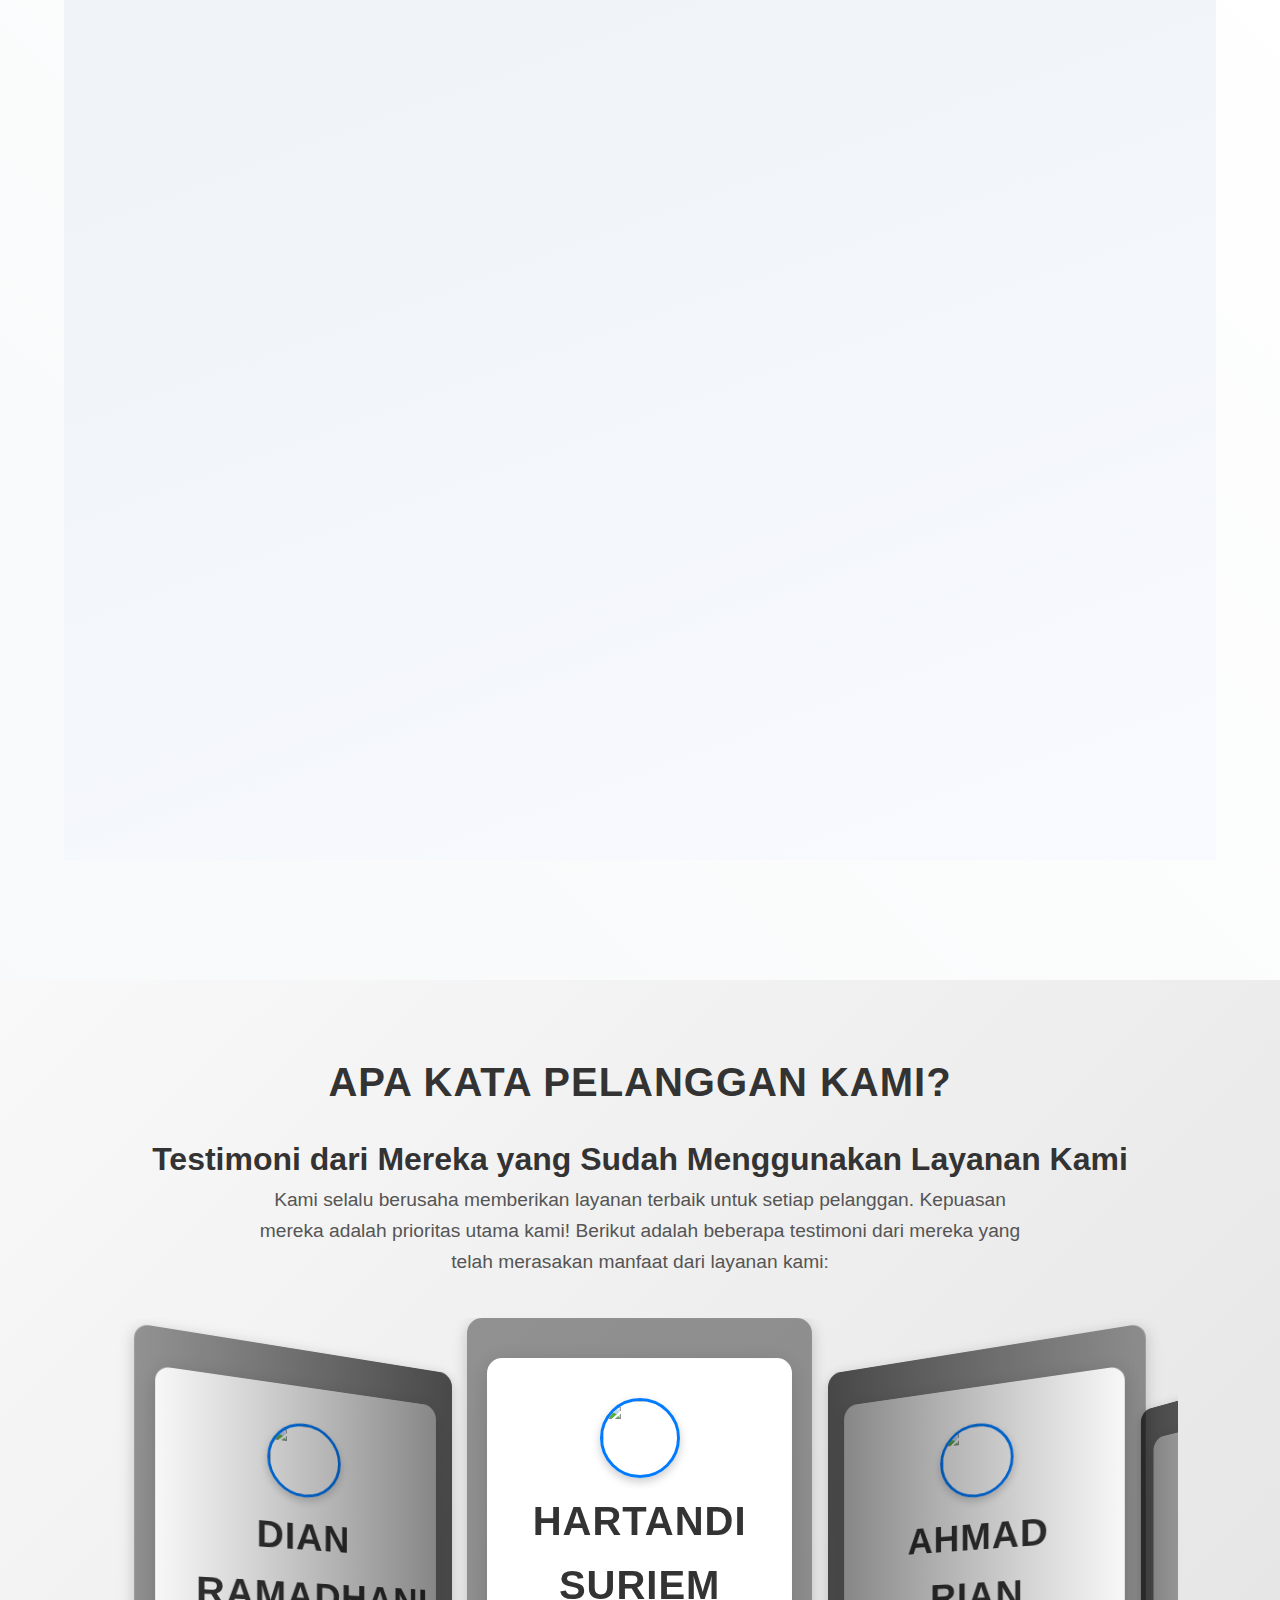
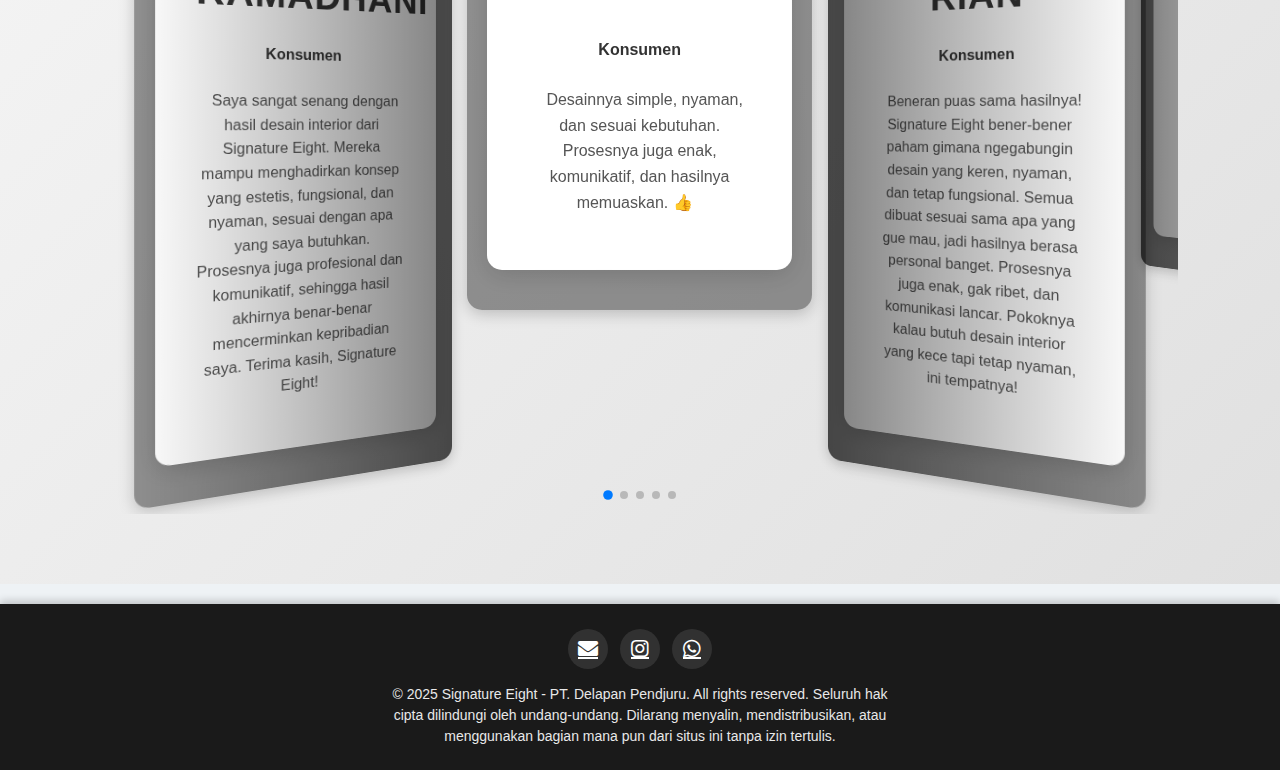
==== commit f732e967: "Update index.html" ====
--- a/index.html
+++ b/index.html
@@ -273,7 +273,7 @@
         <div class="social-icons">
             <a href="mailto:saimaraproperti@gmail.com"><i class="fas fa-envelope"></i></a>
             <a href="https://www.instagram.com/share/BATiyslc5P"><i class="fab fa-instagram"></i></a>
-            <a href="https://wa.me/628561617643"><i class="fab fa-whatsapp"></i></a>
+            <a href="https://wa.me/6281283883823"><i class="fab fa-whatsapp"></i></a>
         </div>
         <p>&copy; 2025 Signature Eight - PT. Delapan Pendjuru. All rights reserved.  
             Seluruh hak cipta dilindungi oleh undang-undang. Dilarang menyalin, mendistribusikan, atau menggunakan bagian mana pun dari situs ini tanpa izin tertulis.</p>         
--- a/styles.css
+++ b/styles.css
@@ -12,6 +12,15 @@
     color: #333;
     line-height: 1.6;
     transition: background-color 0.3s ease-in-out, color 0.3s ease-in-out;
+}
+
+.parallax {
+    background-image: url('assets/baground.jpg');
+    background-attachment: fixed;
+    background-position: center;
+    background-repeat: no-repeat;
+    background-size: cover;
+    height: 400px;
 }
 
 /* Smooth Container Styling */
@@ -40,11 +49,13 @@
 }
 
 /* Logo */
+/* Logo */
 .logo {
     flex: 1;
     text-align: left;
-    font-size: clamp(16px, 3vw, 24px); /* Ukuran font responsif */
+    font-size: clamp(16px, 3vw, 24px);
     font-weight: bold;
+    color: #2D2D2D; /* Warna utama logo (dark gray) */
 }
 
 /* Styling default untuk h1 */
@@ -52,15 +63,41 @@
     font-size: clamp(14px, 3vw, 22px);
     font-weight: bold;
     margin: 0;
+    color: inherit; /* Me-warisi warna dari parent .logo */
+}
+
+/* Efek hover untuk interaktivitas */
+.logo:hover {
+    color: #1A1A1A; /* Warna lebih gelap saat hover */
 }
 
 /* Perbesar ukuran h1 di mobile */
 @media (max-width: 768px) { 
     .logo h1 {
-        font-size: clamp(16px, 4vw, 24px); /* Naikin dikit buat mobile */
-    }
-}
-
+        font-size: clamp(16px, 4vw, 24px);
+        color: #2D2D2D; /* Konsisten warna di mobile */
+    }
+}
+
+.logo .accent {
+    animation: colorCycle 6s infinite;
+    transition: color 0.5s ease;
+}
+
+@keyframes colorCycle {
+    0% {
+        color: #40E0D0; /* Putih bersih */
+    }
+    33.33% {
+        color: #0072ff; /* Biru perusahaan */
+    }
+    66.66% {
+        color: #00c6ff; /* Biru cerah */
+    }
+    100% {
+        color: #40E0D0; /* Kembali ke putih */
+    }
+}
 
 /* Navigasi */
 #menu {
@@ -172,31 +209,41 @@
     margin: auto;
 }
 
-/* Hero Section */
+.nav-link {
+    color: #333;
+    text-decoration: none;
+    padding: 8px 16px;
+    transition: color 0.3s ease, background-color 0.3s ease;
+}
+
+.nav-link:hover {
+    color: #007BFF;
+    background-color: rgba(0, 123, 255, 0.1);
+    border-radius: 4px;
+}
+
+:root {
+    --primary: #00c6ff;
+    --secondary: #0072ff;
+    --accent: #ff2d55;
+    --text: #f8f9fa;
+    --transition: all 0.4s cubic-bezier(0.175, 0.885, 0.32, 1.275);
+}
+
+/* Hero Section Modern */
 .hero {
     height: 100vh;
     min-height: 100vh;
     display: flex;
     justify-content: center;
     align-items: center;
-    background: url('assets/bg.jpg') no-repeat center center/cover;
+    background: linear-gradient(135deg, rgba(0,0,0,0.9), rgba(0,0,0,0.7)), 
+                url('assets/bg.jpg') no-repeat center center/cover;
     text-align: center;
-    color: white;
+    color: var(--text);
     position: relative;
     overflow: hidden;
-}
-
-/* Grid Layout Responsif */
-@media (max-width: 768px) {
-    .portfolio-gallery, .product-grid {
-        grid-template-columns: repeat(auto-fit, minmax(180px, 1fr));
-    }
-}
-
-@media (max-width: 480px) {
-    .portfolio-gallery, .product-grid {
-        grid-template-columns: repeat(auto-fit, minmax(150px, 1fr));
-    }
+    perspective: 1000px;
 }
 
 .hero::before {
@@ -206,193 +253,735 @@
     left: 0;
     width: 100%;
     height: 100%;
-    background: rgba(0, 0, 0, 0.5);
+    background: linear-gradient(45deg, rgba(0,114,255,0.1) 0%, rgba(0,198,255,0.05) 100%);
+    z-index: 1;
+    animation: backgroundShift 20s infinite alternate;
 }
 
 .hero-content {
     position: relative;
     z-index: 10;
-    animation: fadeInUp 1s ease-in-out;
+    opacity: 0;
+    transform: translateY(30px);
+    animation: heroEntry 1.2s cubic-bezier(0.215, 0.610, 0.355, 1) forwards;
+    padding: 2rem;
+    backdrop-filter: blur(8px);
+    background: rgba(255, 255, 255, 0.05);
+    border-radius: 16px;
+    border: 1px solid rgba(255, 255, 255, 0.1);
+    box-shadow: 0 8px 32px rgba(0, 0, 0, 0.3);
 }
 
 .hero h2 {
-    font-size: 48px;
-    margin-bottom: 10px;
+    font-size: clamp(2rem, 8vw, 3.5rem); /* Update dengan clamp */
+    margin-bottom: 1rem;
+    background: linear-gradient(45deg, var(--primary), var(--secondary));
+    -webkit-background-clip: text;
+    -webkit-text-fill-color: transparent;
+    text-shadow: 0 4px 12px rgba(0, 198, 255, 0.2);
+    animation: textGlow 2s ease-in-out infinite alternate;
 }
 
 .hero p {
-    font-size: 20px;
-    margin-bottom: 20px;
+    font-size: clamp(1rem, 3vw, 1.25rem);
+    line-height: 1.6;
+    max-width: min(600px, 90%);
+    width: 100%;
+    opacity: 0;
+    animation: fadeInUp 0.8s 0.4s cubic-bezier(0.215, 0.610, 0.355, 1) forwards;
+    
+    /* Posisi ke kanan */
+    text-align: center;
+    margin: 0 auto 2rem; /* auto untuk margin kiri-kanan */
+    position: relative;
+    left: auto;
+    transform: translateY(20px);
+}
+
+.hero-content {
+    position: relative;
+    z-index: 10;
+    opacity: 0;
+    transform: translateY(30px);
+    animation: heroEntry 1.2s cubic-bezier(0.215, 0.610, 0.355, 1) forwards;
+    padding: 2rem;
+    backdrop-filter: blur(8px);
+    background: rgba(255, 255, 255, 0.05);
+    border-radius: 16px;
+    border: 1px solid rgba(255, 255, 255, 0.1);
+    box-shadow: 0 8px 32px rgba(0, 0, 0, 0.3);
+    width: 90%; /* Tambahkan width */
+    max-width: 800px; /* Batasi lebar maksimum */
+    margin: 0 auto; /* Pusatkan konten */
+}
+
+
+/* Animasi Kustom */
+@keyframes heroEntry {
+    0% {
+        opacity: 0;
+        transform: translateY(30px) rotateX(15deg);
+    }
+    100% {
+        opacity: 1;
+        transform: translateY(0) rotateX(0);
+    }
+}
+
+@keyframes backgroundShift {
+    0% { transform: scale(1) rotate(0deg); }
+    100% { transform: scale(1.05) rotate(2deg); }
+}
+
+@keyframes textGlow {
+    0% { text-shadow: 0 4px 12px rgba(0, 198, 255, 0.2); }
+    100% { text-shadow: 0 8px 24px rgba(0, 198, 255, 0.4), 0 0 16px rgba(0, 198, 255, 0.3); }
 }
 
 .btn {
-    display: inline-block;
-    padding: 12px 30px;
-    background: #007bff;
-    color: white;
+    display: inline-flex;
+    align-items: center;
+    padding: clamp(0.8rem, 3vw, 1rem) clamp(1.8rem, 6vw, 2.5rem); /* Padding responsif */
+    font-size: clamp(0.875rem, 2vw, 1rem); /* Ukuran font responsif */
+    background: linear-gradient(135deg, var(--primary), var(--secondary));
+    color: var(--text);
     text-decoration: none;
     font-weight: 600;
-    border-radius: 30px;
-    transition: 0.3s;
-    box-shadow: 0 4px 10px rgba(0, 123, 255, 0.3);
+    border-radius: 50px;
+    transition: var(--transition);
+    position: relative;
+    overflow: hidden;
+    opacity: 0;
+    transform: translateY(20px);
+    animation: fadeInUp 0.8s 0.6s cubic-bezier(0.215, 0.610, 0.355, 1) forwards;
+}
+
+.btn::before {
+    content: '';
+    position: absolute;
+    top: 0;
+    left: -100%;
+    width: 100%;
+    height: 100%;
+    background: linear-gradient(
+        90deg,
+        transparent,
+        rgba(255, 255, 255, 0.2),
+        transparent
+    );
+    transition: left 0.8s;
 }
 
 .btn:hover {
-    background: #0056b3;
-    transform: scale(1.05);
-}
-
-/* Sections */
+    transform: translateY(-3px);
+    box-shadow: 0 12px 24px rgba(0, 114, 255, 0.3);
+}
+
+.btn:hover::before {
+    left: 100%;
+}
+
+.btn:active {
+    transform: translateY(1px);
+    filter: brightness(0.9);
+}
+
+/* Scroll Indicator */
+.scroll-indicator {
+    position: absolute;
+    bottom: 2rem;
+    left: 50%;
+    transform: translateX(-50%);
+    animation: bounce 2s infinite;
+}
+
+@keyframes bounce {
+    0%, 20%, 50%, 80%, 100% { transform: translateY(0) translateX(-50%); }
+    40% { transform: translateY(-30px) translateX(-50%); }
+    60% { transform: translateY(-15px) translateX(-50%); }
+}
+
+/* Responsive Design */
+@media (max-width: 768px) {
+    .hero h2 {
+        font-size: 2.5rem;
+    }
+    
+    .hero p {
+        font-size: 1.1rem;
+    }
+    
+    .hero-content {
+        padding: 1.5rem;
+        margin: 1rem;
+    }
+}
+
+@media (max-width: 480px) {
+    .hero h2 {
+        font-size: 2rem;
+    }
+    
+    .btn {
+        padding: 0.8rem 1.8rem;
+    }
+}
+
+/* Perbaikan media query */
+@media (max-width: 768px) {
+    .hero-content {
+        padding: 1.5rem;
+        border-radius: 12px; /* Radius lebih kecil di mobile */
+    }
+    
+    .hero p {
+        line-height: 1.5; /* Sesuaikan line-height */
+        margin-bottom: 1.5rem;
+    }
+}
+
+@media (max-width: 480px) {
+    .hero-content {
+        padding: 1rem;
+        border-radius: 8px;
+        width: 95%; /* Lebih sempit di layar kecil */
+    }
+    
+    .btn {
+        width: 100%; /* Full width di mobile */
+        justify-content: center;
+    }
+    
+    .scroll-indicator {
+        bottom: 1rem; /* Sesuaikan posisi */
+    }
+}
+
+/* Updated Sections */
 .section {
-    padding: 80px 50px;
+    padding: 120px 5%;
     text-align: center;
-    transition: all 0.3s ease-in-out;
+    position: relative;
+    overflow: hidden;
+    background: linear-gradient(45deg, #f8f9fa 0%, #ffffff 100%);
+    transition: var(--transition);
+}
+
+.section::before {
+    content: '';
+    position: absolute;
+    top: -2px;
+    left: 0;
+    width: 100%;
+    height: 2px;
+    background: linear-gradient(90deg, transparent, var(--primary), transparent);
+    animation: sectionGlow 3s infinite;
+}
+
+section:target {
+    animation: targetHighlight 1.5s ease;
+}
+
+@keyframes targetHighlight {
+    0% { background: rgba(0, 198, 255, 0.1); }
+    100% { background: transparent; }
 }
 
 .section:hover {
-    background: #f3f3f3;
-}
-
-/* About Section */
+    transform: translateY(-5px);
+    box-shadow: 0 20px 40px rgba(0, 0, 0, 0.08);
+}
+
+/* About Section Modern */
 #about p.intro {
-    font-size: 18px;
+    font-size: 1.25rem;
     line-height: 1.8;
-    margin-bottom: 25px;
-    color: #333;
-}
-
-/* Skill Container */
+    margin: 2rem auto 3rem;
+    max-width: 800px;
+    color: #4a4a4a;
+    opacity: 0;
+    transform: translateY(20px);
+    animation: fadeInUp 0.8s 0.2s cubic-bezier(0.215, 0.610, 0.355, 1) forwards;
+}
+
+/* Skills Grid Modern */
 #about .skills {
+    display: grid;
+    grid-template-columns: repeat(auto-fit, minmax(280px, 1fr));
+    gap: 2rem;
+    max-width: 1200px;
+    margin: 3rem auto;
+    padding: 2rem;
+}
+
+#about .skill-box {
+    background: rgba(255, 255, 255, 0.9);
+    padding: 2rem;
+    border-radius: 16px;
+    border: 1px solid rgba(255, 255, 255, 0.3);
+    backdrop-filter: blur(12px);
+    box-shadow: 0 8px 32px rgba(0, 0, 0, 0.1);
+    transition: var(--transition);
+    opacity: 0;
+    transform: translateY(30px);
+    animation: cardEntry 0.6s cubic-bezier(0.215, 0.610, 0.355, 1) forwards;
+}
+
+#about .skill-box:nth-child(1) { animation-delay: 0.3s; }
+#about .skill-box:nth-child(2) { animation-delay: 0.5s; }
+#about .skill-box:nth-child(3) { animation-delay: 0.7s; }
+
+@keyframes cardEntry {
+    0% {
+        opacity: 0;
+        transform: translateY(30px) rotateX(-15deg);
+    }
+    100% {
+        opacity: 1;
+        transform: translateY(0) rotateX(0);
+    }
+}
+
+#about .skill-box:hover {
+    transform: translateY(-10px) rotateZ(1deg);
+    box-shadow: 0 12px 40px rgba(0, 0, 0, 0.15),
+               0 0 0 2px var(--primary);
+}
+
+#about .skill-box h3 {
+    font-size: 1.5rem;
+    margin-bottom: 1.5rem;
+    color: var(--secondary);
+    position: relative;
+    padding-bottom: 0.5rem;
+}
+
+#about .skill-box h3::after {
+    content: '';
+    position: absolute;
+    bottom: 0;
+    left: 0;
+    width: 40px;
+    height: 2px;
+    background: linear-gradient(90deg, var(--primary), transparent);
+}
+
+#about .skill-box ul {
+    list-style: none;
+    padding: 0;
+    display: grid;
+    gap: 0.8rem;
+    text-align: left;
+}
+
+#about .skill-box li {
+    padding: 0.8rem;
+    background: rgba(0, 198, 255, 0.05);
+    border-radius: 8px;
     display: flex;
-    justify-content: center;
-    gap: 30px;
-    flex-wrap: wrap;
-    margin-top: 20px;
-}
-
-/* Skill Box */
-#about .skill-box {
-    background: white;
-    padding: 25px;
-    border-radius: 12px;
-    box-shadow: 0 5px 12px rgba(0, 0, 0, 0.1);
-    transition: transform 0.3s ease, box-shadow 0.3s ease;
-    text-align: left;
-    max-width: 350px;
-}
-
-#about .skill-box:hover {
-    transform: translateY(-7px);
-    box-shadow: 0 10px 25px rgba(0, 0, 0, 0.2);
-}
-
-/* Skill Box Heading */
-#about .skill-box h3 {
-    font-size: 20px;
-    margin-bottom: 15px;
-    color: #2c3e50;
-}
-
-/* Skill Box List */
-#about .skill-box ul {
-    list-style-type: disc;
-    padding-left: 20px;
-    color: #555;
-    font-size: 16px;
-    line-height: 1.6;
+    align-items: center;
+    transition: var(--transition);
+}
+
+#about .skill-box li::before {
+    content: '▹';
+    color: var(--primary);
+    margin-right: 0.8rem;
+    font-size: 1.2em;
+}
+
+#about .skill-box li:hover {
+    background: rgba(0, 198, 255, 0.1);
+    transform: translateX(8px);
+}
+
+/* Responsive Design */
+@media (max-width: 768px) {
+    .section {
+        padding: 80px 5%;
+    }
+    
+    #about .skills {
+        grid-template-columns: 1fr;
+        padding: 1rem;
+    }
+    
+    #about .skill-box {
+        padding: 1.5rem;
+    }
+}
+
+@media (max-width: 480px) {
+    #about p.intro {
+        font-size: 1.1rem;
+    }
+    
+    #about .skill-box h3 {
+        font-size: 1.3rem;
+    }
 }
 
 /* Portfolio */
 .portfolio-gallery {
     display: grid;
-    grid-template-columns: repeat(auto-fit, minmax(250px, 1fr)); /* Grid responsif */
+    grid-template-columns: repeat(auto-fit, minmax(250px, 1fr));
     gap: 20px;
-    justify-content: center;
     padding: 20px;
-}
-
-/* Setiap item tetap rapi */
+    background: #f8f9ff; /* Latar belakang biru sangat muda */
+}
+
 .portfolio-item {
     background: #ffffff;
     border-radius: 12px;
     padding: 15px;
-    box-shadow: 0 4px 10px rgba(0, 0, 0, 0.1);
-    transition: transform 0.3s ease, box-shadow 0.3s ease;
+    box-shadow: 0 4px 10px rgba(33, 150, 243, 0.1); /* Bayangan biru */
+    transition: all 0.4s cubic-bezier(0.23, 1, 0.32, 1);
     overflow: hidden;
     display: flex;
     flex-direction: column;
     align-items: center;
     text-align: center;
-}
-
-/* Pastikan semua gambar dalam item memiliki ukuran yang sama */
+    position: relative;
+    animation: cardEntrance 0.6s ease-out;
+    animation-fill-mode: backwards;
+}
+
+.portfolio-item::after {
+    content: '';
+    position: absolute;
+    bottom: 0;
+    left: 0;
+    width: 100%;
+    height: 4px;
+    background: #2196F3; /* Aksen biru */
+    transform: scaleX(0);
+    transition: transform 0.3s ease;
+}
+
+.portfolio-item:hover {
+    transform: translateY(-8px);
+    box-shadow: 0 12px 24px rgba(33, 150, 243, 0.2); /* Bayangan biru lebih intens */
+}
+
+.portfolio-item:hover::after {
+    transform: scaleX(1);
+}
+
 .portfolio-item img {
     width: 100%;
-    height: 200px; /* Sesuaikan tinggi sesuai kebutuhan */
+    height: 200px;
     object-fit: cover;
     border-radius: 8px;
-}
-
-/* Efek hover */
-.portfolio-item:hover {
-    transform: translateY(-5px);
-    box-shadow: 0 6px 20px rgba(0, 0, 0, 0.15);
-}
-
-/* Tambahkan responsif untuk ukuran layar kecil */
+    transform: scale(1);
+    transition: transform 0.4s cubic-bezier(0.4, 0, 0.2, 1);
+}
+
+.portfolio-item:hover img {
+    transform: scale(1.05);
+}
+
+/* Animasi teks */
+.portfolio-item h3 {
+    color: #1a237e; /* Biru gelap */
+    margin: 15px 0;
+    transition: color 0.3s ease;
+}
+
+.portfolio-item p {
+    color: #546e7a; /* Biru abu-abu */
+    transition: color 0.3s ease;
+}
+
+.portfolio-item:hover h3 {
+    color: #2196F3; /* Biru cerah */
+}
+
+/* Animasi masuk */
+@keyframes cardEntrance {
+    from {
+        opacity: 0;
+        transform: translateY(20px);
+    }
+    to {
+        opacity: 1;
+        transform: translateY(0);
+    }
+}
+
+/* Efek overlay gambar */
+.portfolio-item::before {
+    content: '';
+    position: absolute;
+    top: 0;
+    left: 0;
+    width: 100%;
+    height: 100%;
+    background: linear-gradient(45deg, rgba(33, 150, 243, 0.1), transparent);
+    opacity: 0;
+    transition: opacity 0.3s ease;
+    z-index: 1;
+}
+
+.portfolio-item:hover::before {
+    opacity: 1;
+}
+
+/* Responsif */
 @media (max-width: 768px) {
     .portfolio-gallery {
-        grid-template-columns: repeat(auto-fit, minmax(200px, 1fr)); /* Lebih kecil di mobile */
+        grid-template-columns: repeat(auto-fit, minmax(200px, 1fr));
+    }
+    
+    .portfolio-item {
+        animation: cardMobileEntrance 0.5s ease-out;
     }
 }
 
 @media (max-width: 480px) {
     .portfolio-gallery {
-        grid-template-columns: repeat(auto-fit, minmax(150px, 1fr)); /* Lebih kecil di layar HP */
-    }
-
+        grid-template-columns: repeat(auto-fit, minmax(150px, 1fr));
+    }
+    
     .portfolio-item img {
-        height: 150px; /* Sesuaikan biar nggak terlalu besar di HP */
-    }
-}
-
+        height: 150px;
+    }
+}
+
+@keyframes cardMobileEntrance {
+    from {
+        opacity: 0;
+        transform: scale(0.9);
+    }
+    to {
+        opacity: 1;
+        transform: scale(1);
+    }
+}
+
+/* Warna utama */
+:root {
+    --primary-blue: #2a3f5f;
+    --secondary-blue: #3a6ea5;
+    --accent-blue: #7fa1c4;
+    --background: #f0f4f8;
+  }
+  
+  /* Animasi */
+  @keyframes fadeInUp {
+    from {
+      opacity: 0;
+      transform: translateY(20px);
+    }
+    to {
+      opacity: 1;
+      transform: translateY(0);
+    }
+  }
+  
 /* Shop */
 .product-grid {
     display: grid;
-    grid-template-columns: repeat(auto-fit, minmax(250px, 1fr));
-    gap: 20px;
-    justify-content: center;
-    padding: 20px;
+    background: linear-gradient(160deg, var(--background) 20%, #f8faff 100%);
+    grid-template-columns: repeat(auto-fit, minmax(300px, 1fr));
+    gap: 30px;
+    padding: 50px 20px;
+    max-width: 1440px;
+    margin: 0 auto;
+    position: relative;
+    min-height: 100vh;
+}
+
+.card {
+    background: linear-gradient(145deg, #ffffff 60%, #f8faff 100%);
+    border-radius: 16px;
+    box-shadow: 
+        0 4px 6px rgba(0, 0, 0, 0.05),
+        0 10px 15px rgba(42, 63, 95, 0.1);
+    transition: all 0.4s cubic-bezier(0.165, 0.84, 0.44, 1);
+    overflow: hidden;
+    position: relative;
+    border: 1px solid rgba(42, 63, 95, 0.08);
+}
+
+.card:hover {
+    transform: translateY(-8px) perspective(1000px) rotateX(2deg) scale(1.02);
+    box-shadow: 
+        0 15px 30px rgba(42, 63, 95, 0.15),
+        0 0 50px rgba(42, 63, 95, 0.05);
 }
 
 .product-card {
-    background: white;
-    padding: 20px;
-    border-radius: 15px;
-    box-shadow: 0 5px 15px rgba(0, 0, 0, 0.1);
-    transition: transform 0.3s, box-shadow 0.3s;
+    padding: 25px;
+    border-radius: 18px;
+    animation: fadeInUp 0.6s ease forwards;
     text-align: center;
+    opacity: 0;
+    position: relative;
+    background: transparent;
+    transition: all 0.3s ease;
+}
+
+.product-card::before {
+    content: '';
+    position: absolute;
+    top: 0;
+    left: 0;
+    right: 0;
+    bottom: 0;
+    background: linear-gradient(135deg, rgba(255,255,255,0.9) 0%, rgba(248,250,253,0.95) 100%);
+    z-index: 1;
+    border-radius: 18px;
+}
+
+.product-card > * {
+    position: relative;
+    z-index: 2;
+}
+
+.product-card:nth-child(n) { 
+    animation-delay: calc(0.2s * var(--i)); 
+}
+
+.product-image-container {
+    border-radius: 14px;
     overflow: hidden;
     position: relative;
-}
-
-.product-card:hover {
-    transform: translateY(-5px);
-    box-shadow: 0 10px 20px rgba(0, 0, 0, 0.15);
+    transform-style: preserve-3d;
+    margin-bottom: 20px;
 }
 
 .product-image {
     width: 100%;
-    height: auto;
-    border-radius: 10px;
+    height: 220px;
+    object-fit: contain;
+    transition: all 0.5s cubic-bezier(0.23, 1, 0.32, 1);
+    background: white;
+    padding: 15px;
+}
+
+.product-image:hover {
+    transform: scale(1.08) rotate(0.5deg);
 }
 
 .product-card h3 {
-    font-size: 1.2rem;
-    margin-top: 15px;
-    color: #333;
-}
-
+    font-size: 1.3rem;
+    margin: 20px 0;
+    background: linear-gradient(45deg, var(--primary-blue), var(--secondary-blue));
+    -webkit-background-clip: text;
+    background-clip: text;
+    color: transparent;
+    font-family: 'Inter', system-ui, sans-serif;
+    font-weight: 700;
+    letter-spacing: -0.5px;
+}
+
+/* New Badge */
+.product-card::after {
+    content: "New";
+    position: absolute;
+    top: 15px;
+    right: -30px;
+    background: var(--secondary-blue);
+    color: white;
+    padding: 8px 35px;
+    font-size: 0.9em;
+    font-weight: 700;
+    transform: rotate(45deg);
+    box-shadow: 0 3px 12px rgba(58, 110, 165, 0.3);
+    z-index: 3;
+    transition: all 0.3s ease;
+}
+
+.product-card:hover::after {
+    right: -25px;
+}
+
+/* Hover Effect Layer */
+.product-card:hover .hover-effect {
+    opacity: 1;
+    transform: scale(1);
+}
+
+.product-card button {
+    background: linear-gradient(135deg, var(--secondary-blue), var(--primary-blue));
+    color: white;
+    border: none;
+    padding: 12px 30px;
+    border-radius: 30px;
+    cursor: pointer;
+    transition: all 0.4s ease;
+    font-weight: 600;
+    text-transform: uppercase;
+    letter-spacing: 0.5px;
+    position: relative;
+    overflow: hidden;
+}
+
+.product-card button::before {
+    content: '';
+    position: absolute;
+    top: 0;
+    left: -100%;
+    width: 100%;
+    height: 100%;
+    background: linear-gradient(
+        90deg,
+        transparent,
+        rgba(255,255,255,0.3),
+        transparent
+    );
+    transition: 0.5s;
+}
+
+.product-card button:hover {
+    transform: translateY(-3px);
+    box-shadow: 0 8px 20px rgba(42, 63, 95, 0.3);
+}
+
+.product-card button:hover::before {
+    left: 100%;
+}
+
+@keyframes fadeInUp {
+    from {
+        opacity: 0;
+        transform: translateY(30px);
+    }
+    to {
+        opacity: 1;
+        transform: translateY(0);
+    }
+}
+
+/* Glow Effect */
+.card::after {
+    content: '';
+    position: absolute;
+    top: 0;
+    left: 0;
+    right: 0;
+    bottom: 0;
+    border-radius: 16px;
+    box-shadow: 0 0 40px rgba(42, 63, 95, 0.05);
+    opacity: 0;
+    transition: opacity 0.3s ease;
+}
+
+.card:hover::after {
+    opacity: 1;
+}
+
+/* Responsive Adjustments */
+@media (max-width: 768px) {
+    .product-grid {
+        grid-template-columns: repeat(auto-fit, minmax(280px, 1fr));
+        padding: 30px 15px;
+    }
+    
+    .product-image {
+        height: 180px;
+    }
+}
 
 /* Social Icons */
 .social-icons {
@@ -531,7 +1120,7 @@
 .testimonials {
     position: relative;
     padding: 50px 20px;
-    background: #f9f9f9;
+    background: linear-gradient(135deg, #f9f9f9, #e0e0e0);
 }
 
 .testimonials h3 {
@@ -542,6 +1131,33 @@
     color: #333;
     text-transform: uppercase;
     letter-spacing: 1px;
+    animation: fadeInDown 1s ease-in-out;
+}
+
+@keyframes fadeInDown {
+    0% {
+        opacity: 0;
+        transform: translateY(-20px);
+    }
+    100% {
+        opacity: 1;
+        transform: translateY(0);
+    }
+}
+
+.quote-icon {
+    font-size: 1.5rem;
+    color: #ccc;
+    animation: fadeIn 1.5s ease-in-out;
+}
+
+@keyframes fadeIn {
+    0% {
+        opacity: 0;
+    }
+    100% {
+        opacity: 1;
+    }
 }
 
 .testimonials p {
@@ -555,6 +1171,13 @@
     line-height: 1.6;
 }
 
+.testimonial-item p {
+    margin: 15px 0;
+    font-size: 1rem;
+    color: #555;
+    line-height: 1.6;
+}
+
 /* Swiper Styles - Optimized */
 .swipertest {
     width: 100%;
@@ -571,6 +1194,17 @@
     align-items: center;
     padding: 20px;
     box-sizing: border-box;
+}
+
+.swiper-slide::before {
+    content: '';
+    position: absolute;
+    top: 0;
+    left: 0;
+    width: 100%;
+    height: 100%;
+    background: rgba(0, 0, 0, 0.4);
+    z-index: 1;
 }
 
 .swiper-pagination {
@@ -607,14 +1241,26 @@
     padding-bottom: 40px;
     position: relative;
     overflow: hidden;
+    border-radius: 15px;
 }
 
 .swiper-slide {
     display: flex;
     justify-content: center;
+    transition: transform 0.3s ease, box-shadow 0.3s ease;
     align-items: center;
     padding: 20px;
     box-sizing: border-box;
+    background-size: cover;
+    background-position: center;
+    box-shadow: 0 4px 15px rgba(0, 0, 0, 0.2);
+    border-radius: 15px;
+    overflow: hidden;
+}
+
+.swiper-slide:hover {
+    transform: scale(1.02);
+    box-shadow: 0 8px 25px rgba(0, 0, 0, 0.3);
 }
 
 .swiper-pagination {
@@ -630,7 +1276,7 @@
     width: 12px;
     height: 12px;
     margin: 0 6px;
-    background: #bbb;
+    background: linear-gradient(135deg, #007bff, #0056b3);
     opacity: 0.6;
     transition: all 0.3s ease;
     border-radius: 50%;
@@ -641,6 +1287,39 @@
     background: #007bff;
     opacity: 1;
     transform: scale(1.2);
+}
+
+.swiper-button-next,
+.swiper-button-prev {
+    background-color: rgba(255, 255, 255, 0.8);
+    color: #007bff;
+    width: 40px;
+    height: 40px;
+    border-radius: 50%;
+    box-shadow: 0 2px 10px rgba(0, 0, 0, 0.1);
+    transition: all 0.3s ease;
+}
+
+.swiper-button-next:hover,
+.swiper-button-prev:hover {
+    background-color: #007bff;
+    color: #fff;
+    transform: scale(1.1);
+}
+
+.swiper-button-next::after,
+.swiper-button-prev::after {
+    font-size: 1.2rem;
+}
+
+.swiper-scrollbar {
+    background: rgba(0, 0, 0, 0.1);
+    border-radius: 10px;
+}
+
+.swiper-scrollbar-drag {
+    background: #007bff;
+    border-radius: 10px;
 }
 
 /* Testimonial Item - Optimized */
@@ -654,6 +1333,8 @@
     max-width: 600px;
     margin: 20px auto;
     overflow: hidden;
+    position: relative;
+    z-index: 2;
 }
 
 .testimonial-item:hover {
@@ -669,6 +1350,7 @@
     justify-content: center;
     flex-wrap: wrap;
     text-align: left;
+    margin-top: 20px;
 }
 
 .testimonial-img {
@@ -678,6 +1360,26 @@
     border: 3px solid #007bff;
     object-fit: cover;
     flex-shrink: 0;
+    transition: transform 0.3s ease, border-color 0.3s ease;
+    box-shadow: 0 4px 10px rgba(0, 0, 0, 0.2);
+}
+
+.testimonial-item:hover .testimonial-img {
+    transform: scale(1.1);
+    border-color: #0056b3;
+}
+
+.testimonials::before {
+    content: '';
+    position: absolute;
+    top: 0;
+    left: 0;
+    width: 100%;
+    height: 100%;
+    background: url('baground.jpg') no-repeat center center/cover;
+    opacity: 0.1;
+    z-index: -1;
+    pointer-events: none;
 }
 
 /* Star Ratings - Optimized */
@@ -692,11 +1394,12 @@
 
 .stars i {
     font-size: 1.2rem;
-    transition: transform 0.2s ease-in-out;
+    transition: transform 0.2s ease-in-out, color 0.2s ease-in-out;
 }
 
 .stars i:hover {
     transform: scale(1.2);
+    color: #ff9900;
 }
 /* Quote Icons */
 .quote-icon {
@@ -731,4 +1434,130 @@
         font-size: 1rem;
         padding: 0 10px;
     }
-}
+
+    .swiper-pagination-bullet {
+        width: 10px;
+        height: 10px;
+    }
+
+    .swiper-pagination-bullet-active {
+        transform: scale(1.1);
+    }
+}
+
+@media (max-width: 480px) {
+    .testimonial-item {
+        padding: 20px;
+    }
+
+    .testimonial-img {
+        width: 50px;
+        height: 50px;
+    }
+
+    .testimonials h3 {
+        font-size: 1.5rem;
+    }
+
+    .testimonials p {
+        font-size: 0.9rem;
+    }
+
+    .swiper-pagination-bullet {
+        width: 8px;
+        height: 8px;
+    }
+}
+
+@media (max-width: 768px) {
+    .swiper-button-next,
+    .swiper-button-prev {
+        display: none; 
+    }
+
+    .swiper-slide {
+        padding: 10px;
+    }
+}
+
+@media (max-width: 480px) {
+    .swiper-pagination-bullet {
+        width: 8px;
+        height: 8px;
+    }
+}
+
+body.dark-mode {
+    background-color: #121212;
+    color: #e0e0e0;
+}
+
+.dark-mode .header {
+    background: rgba(18, 18, 18, 0.9);
+}
+
+.dark-mode .nav-link {
+    color: #e0e0e0;
+}
+
+.dark-mode .nav-link:hover {
+    color: #007BFF;
+}
+
+.form-input {
+    border: 2px solid #ddd;
+    border-radius: 5px;
+    padding: 10px;
+    transition: border-color 0.3s ease, box-shadow 0.3s ease;
+}
+
+.form-input:focus {
+    border-color: #007BFF;
+    box-shadow: 0 0 8px rgba(0, 123, 255, 0.5);
+}
+
+.scroll-to-top {
+    position: fixed;
+    bottom: 20px;
+    right: 20px;
+    background-color: #007BFF;
+    color: white;
+    padding: 10px;
+    border-radius: 50%;
+    cursor: pointer;
+    opacity: 0;
+    transition: opacity 0.3s ease, transform 0.3s ease;
+}
+
+.scroll-to-top.visible {
+    opacity: 1;
+}
+
+.scroll-to-top:hover {
+    transform: scale(1.1);
+}
+
+.responsive-img {
+    width: 100%;
+    height: auto;
+    transition: transform 0.3s ease;
+}
+
+.responsive-img:hover {
+    transform: scale(1.05);
+}
+
+.loader {
+    border: 5px solid #f3f3f3;
+    border-top: 5px solid #007BFF;
+    border-radius: 50%;
+    width: 50px;
+    height: 50px;
+    animation: spin 2s linear infinite;
+    margin: 20px auto;
+}
+
+@keyframes spin {
+    0% { transform: rotate(0deg); }
+    100% { transform: rotate(360deg); }
+}
